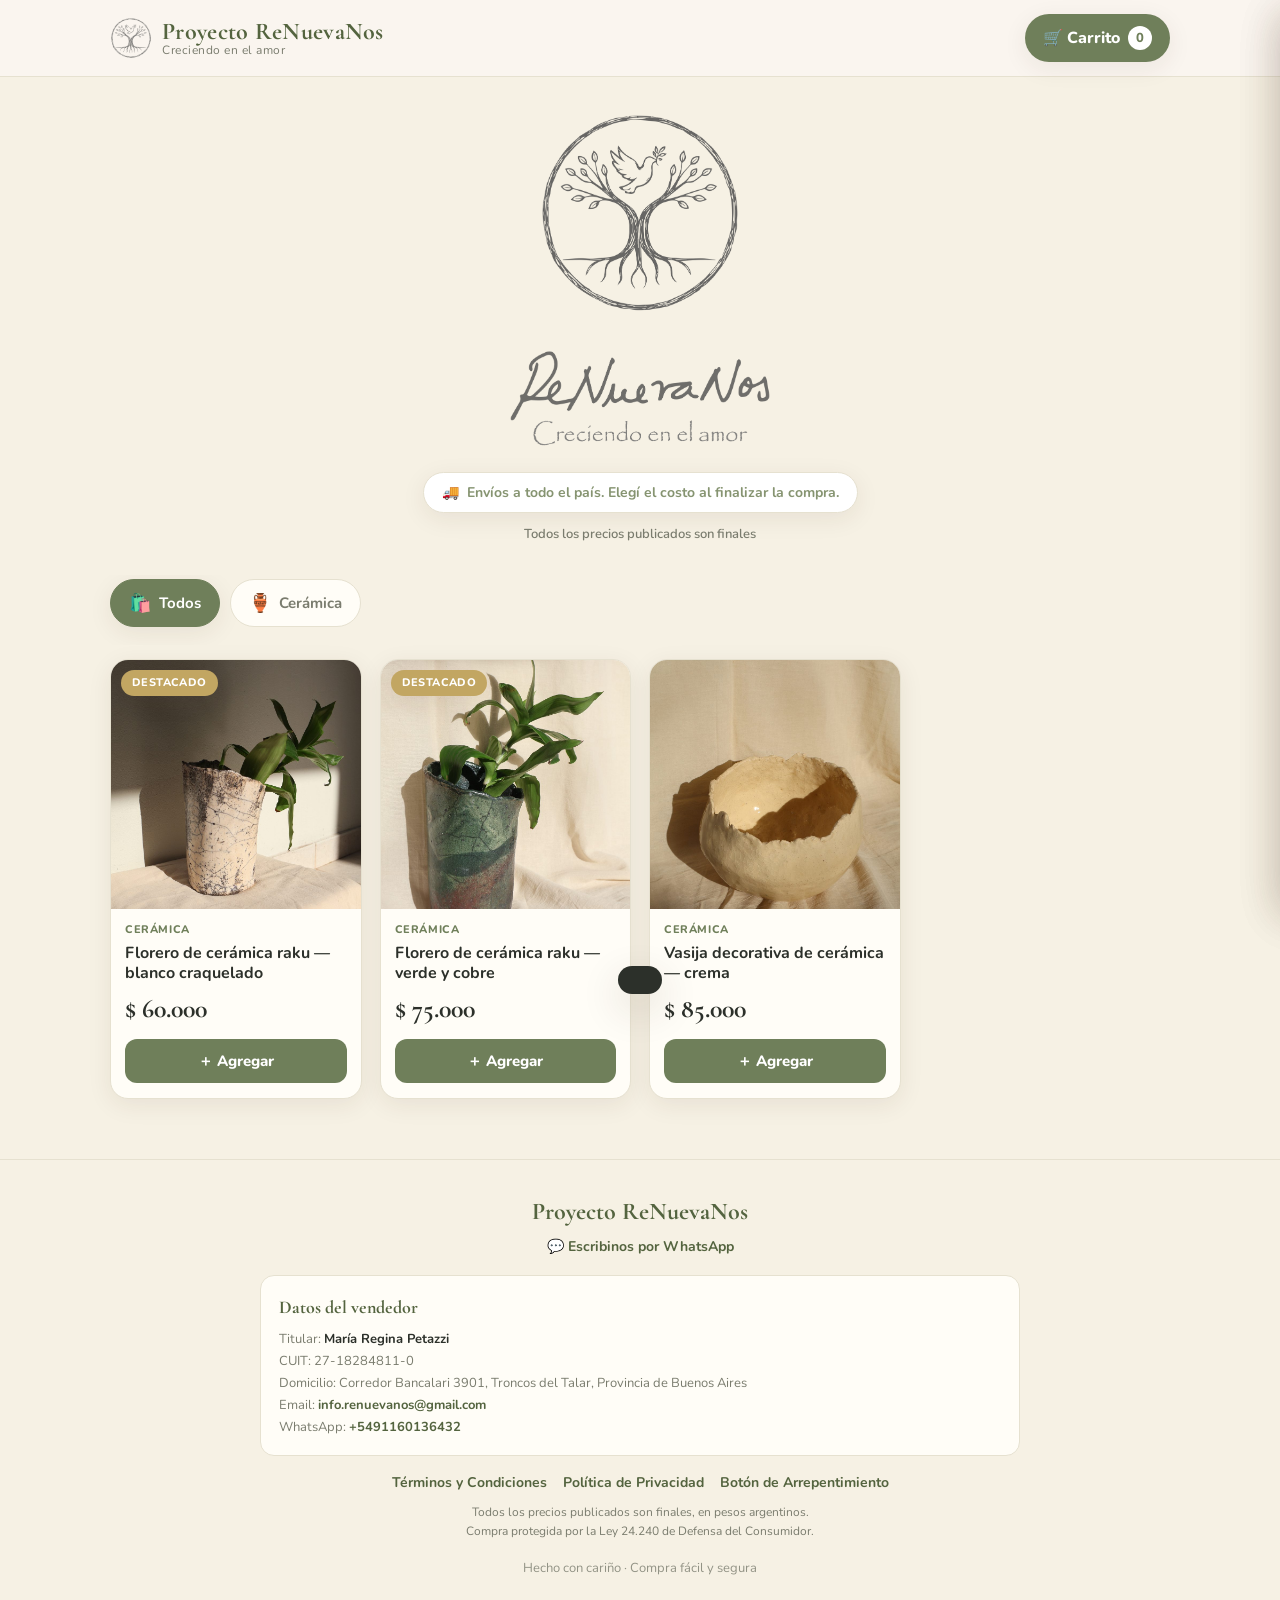
==== index.html @ cd25ce29 "Cambiar leyenda de precios a 'Precio final' (adecuado para monotributo) https://claude.ai/code/sessi" ====
<!DOCTYPE html>
<html lang="es">
<head>
<meta charset="UTF-8">
<meta name="viewport" content="width=device-width, initial-scale=1.0">
<meta name="theme-color" content="#6f7f5a">
<title>Tienda</title>
<link rel="manifest" href="manifest.json">
<link rel="icon" href="icon-512.png">
<link href="https://fonts.googleapis.com/css2?family=Cormorant+Garamond:wght@500;600;700&family=Nunito:wght@400;500;600;700;800&display=swap" rel="stylesheet">
<link rel="stylesheet" href="legal.css">
<style>
:root{
  --bg:#f6f1e4;        /* fondo crema cálido */
  --surface:#fffdf7;
  --ink:#2c302a;        /* texto principal */
  --soft:#7a7c6e;       /* texto secundario */
  --line:#e6e1d0;
  --clay:#6f7f5a;       /* verde tallo / oliva (color principal) */
  --clay-dk:#54643f;    /* verde más oscuro */
  --sage:#869471;       /* verde salvia (secundario) */
  --gold:#c2a662;
  --ok:#3a8a52;
  --danger:#c0492f;
  --r:18px;
  --shadow:0 6px 24px rgba(60,40,20,.08);
  --shadow-lg:0 14px 40px rgba(60,40,20,.16);
}
*{box-sizing:border-box;margin:0;padding:0;-webkit-tap-highlight-color:transparent;}
html{scroll-behavior:smooth;}
body{
  background:var(--bg);color:var(--ink);
  font-family:'Nunito',system-ui,sans-serif;font-size:17px;line-height:1.5;
  overflow-x:hidden;-webkit-text-size-adjust:100%;
}
img{max-width:100%;display:block;}
button{font-family:inherit;cursor:pointer;border:none;background:none;color:inherit;}
.serif{font-family:'Cormorant Garamond',Georgia,serif;}

/* ── LAYOUT ── */
.wrap{max-width:1100px;margin:0 auto;padding:0 20px;}

/* ── HEADER ── */
header{
  position:sticky;top:0;z-index:40;background:rgba(250,246,240,.92);
  backdrop-filter:blur(10px);border-bottom:1px solid var(--line);
}
.hbar{display:flex;align-items:center;justify-content:space-between;gap:14px;padding:14px 20px;max-width:1100px;margin:0 auto;}
.brand{display:flex;align-items:center;gap:10px;cursor:pointer;}
.brand-logo{width:42px;height:42px;flex-shrink:0;}
.brand-text{display:flex;flex-direction:column;line-height:1.05;}
.brand b{font-family:'Cormorant Garamond',serif;font-weight:700;font-size:24px;color:var(--clay-dk);letter-spacing:.3px;}
.brand span{font-size:12px;color:var(--soft);letter-spacing:.5px;}
.cart-btn{
  display:flex;align-items:center;gap:8px;background:var(--clay);color:#fff;
  font-weight:800;font-size:16px;padding:12px 18px;border-radius:50px;
  box-shadow:var(--shadow);transition:transform .15s,background .2s;
}
.cart-btn:active{transform:scale(.95);}
.cart-btn .count{
  background:#fff;color:var(--clay);min-width:24px;height:24px;border-radius:50px;
  display:inline-flex;align-items:center;justify-content:center;font-size:13px;font-weight:800;padding:0 6px;
}

/* ── HERO ── */
.hero{padding:38px 0 30px;text-align:center;}
.hero-logo{width:min(260px,66%);height:auto;margin:0 auto 6px;display:block;}
.sr-only{position:absolute;width:1px;height:1px;padding:0;margin:-1px;overflow:hidden;clip:rect(0,0,0,0);border:0;}
.hero h1{font-family:'Cormorant Garamond',serif;font-size:clamp(34px,7vw,56px);font-weight:700;color:var(--ink);line-height:1.05;}
.hero p{color:var(--soft);font-size:18px;margin-top:12px;max-width:560px;margin-left:auto;margin-right:auto;}
.hero .ship{display:inline-flex;align-items:center;gap:8px;margin-top:20px;background:#fff;border:1px solid var(--line);border-radius:50px;padding:9px 18px;font-size:14px;color:var(--sage);font-weight:700;box-shadow:var(--shadow);}
.hero .iva-note{margin-top:12px;font-size:13px;color:var(--soft);font-weight:600;}

/* ── CATEGORÍAS ── */
.cats{display:flex;gap:10px;overflow-x:auto;padding:4px 20px 18px;scrollbar-width:none;max-width:1100px;margin:0 auto;}
.cats::-webkit-scrollbar{display:none;}
.cat{
  flex-shrink:0;display:inline-flex;align-items:center;gap:8px;
  background:var(--surface);border:1.5px solid var(--line);border-radius:50px;
  padding:11px 18px;font-weight:700;font-size:15px;color:var(--soft);transition:.18s;white-space:nowrap;
}
.cat .em{font-size:18px;}
.cat:active{transform:scale(.96);}
.cat.on{background:var(--clay);border-color:var(--clay);color:#fff;box-shadow:var(--shadow);}

/* ── GRID DE PRODUCTOS ── */
.grid{display:grid;grid-template-columns:repeat(auto-fill,minmax(230px,1fr));gap:18px;padding:14px 0 60px;}
@media(max-width:520px){.grid{grid-template-columns:1fr 1fr;gap:12px;}}
.card{
  background:var(--surface);border:1px solid var(--line);border-radius:var(--r);
  overflow:hidden;display:flex;flex-direction:column;box-shadow:var(--shadow);
  transition:transform .15s,box-shadow .2s;cursor:pointer;
}
.card:active{transform:scale(.985);}
@media(hover:hover){.card:hover{transform:translateY(-3px);box-shadow:var(--shadow-lg);}}
.thumb{aspect-ratio:1/1;position:relative;overflow:hidden;}
.thumb img{width:100%;height:100%;object-fit:cover;}
.thumb .ph{width:100%;height:100%;display:flex;align-items:center;justify-content:center;font-size:54px;}
.badge{position:absolute;top:10px;left:10px;background:var(--gold);color:#fff;font-size:11px;font-weight:800;padding:5px 11px;border-radius:50px;letter-spacing:.4px;text-transform:uppercase;box-shadow:var(--shadow);}
.badge.out{background:#5b5048;}
.card-body{padding:13px 14px 15px;display:flex;flex-direction:column;flex:1;}
.card-cat{font-size:11px;font-weight:800;color:var(--clay);text-transform:uppercase;letter-spacing:.6px;}
.card-name{font-size:16px;font-weight:700;margin:4px 0 6px;line-height:1.25;}
.card-price{font-family:'Cormorant Garamond',serif;font-size:26px;font-weight:700;color:var(--ink);margin-top:auto;}
.add{
  margin-top:11px;background:var(--clay);color:#fff;font-weight:800;font-size:15px;
  padding:12px;border-radius:12px;width:100%;display:flex;align-items:center;justify-content:center;gap:7px;transition:.15s;
}
.add:active{transform:scale(.97);background:var(--clay-dk);}
.add.disabled{background:#cfc6bb;color:#fff;pointer-events:none;}

.empty{text-align:center;padding:70px 20px;color:var(--soft);}
.empty .em{font-size:50px;}

/* ── OVERLAY + PANELES ── */
.overlay{position:fixed;inset:0;background:rgba(40,28,18,.5);z-index:50;opacity:0;pointer-events:none;transition:opacity .25s;backdrop-filter:blur(2px);}
.overlay.show{opacity:1;pointer-events:auto;}

/* Carrito (panel lateral) */
.panel{
  position:fixed;top:0;right:0;height:100%;width:min(420px,100%);background:var(--bg);
  z-index:60;transform:translateX(100%);transition:transform .3s cubic-bezier(.4,0,.2,1);
  display:flex;flex-direction:column;box-shadow:var(--shadow-lg);
}
.panel.show{transform:translateX(0);}
.panel-head{display:flex;align-items:center;justify-content:space-between;padding:20px;border-bottom:1px solid var(--line);}
.panel-head h2{font-family:'Cormorant Garamond',serif;font-size:28px;font-weight:700;}
.x{width:42px;height:42px;border-radius:50%;background:var(--surface);border:1px solid var(--line);font-size:22px;color:var(--soft);display:flex;align-items:center;justify-content:center;}
.x:active{transform:scale(.92);}
.panel-body{flex:1;overflow-y:auto;padding:16px 20px;}
.panel-foot{padding:18px 20px 24px;border-top:1px solid var(--line);background:var(--surface);}

/* Item del carrito */
.ci{display:flex;gap:13px;padding:13px 0;border-bottom:1px solid var(--line);align-items:center;}
.ci-thumb{width:64px;height:64px;border-radius:12px;overflow:hidden;flex-shrink:0;background:var(--surface);display:flex;align-items:center;justify-content:center;font-size:30px;border:1px solid var(--line);}
.ci-thumb img{width:100%;height:100%;object-fit:cover;}
.ci-info{flex:1;min-width:0;}
.ci-name{font-weight:700;font-size:15px;line-height:1.2;}
.ci-price{color:var(--soft);font-size:14px;margin-top:2px;}
.qty{display:flex;align-items:center;gap:0;margin-top:8px;border:1.5px solid var(--line);border-radius:50px;width:fit-content;overflow:hidden;}
.qty button{width:34px;height:34px;font-size:20px;font-weight:800;color:var(--clay);display:flex;align-items:center;justify-content:center;}
.qty button:active{background:var(--line);}
.qty span{min-width:34px;text-align:center;font-weight:800;font-size:16px;}
.ci-remove{font-size:13px;color:var(--danger);font-weight:700;margin-top:6px;}

.totrow{display:flex;justify-content:space-between;align-items:baseline;margin-bottom:14px;}
.totrow .lbl{font-size:16px;color:var(--soft);font-weight:700;}
.totrow .val{font-family:'Cormorant Garamond',serif;font-size:34px;font-weight:700;color:var(--clay-dk);}
.btn{
  width:100%;padding:17px;border-radius:14px;font-size:18px;font-weight:800;
  display:flex;align-items:center;justify-content:center;gap:9px;transition:.15s;text-decoration:none;
}
.btn:active{transform:scale(.98);}
.btn-primary{background:var(--clay);color:#fff;box-shadow:var(--shadow);}
.btn-primary:active{background:var(--clay-dk);}
.btn-wa{background:#25d366;color:#fff;}
.btn-mp{background:#009ee3;color:#fff;}
.btn-ghost{background:var(--surface);color:var(--ink);border:1.5px solid var(--line);}
.btn + .btn{margin-top:10px;}

.cart-empty{text-align:center;padding:60px 10px;color:var(--soft);}
.cart-empty .em{font-size:54px;}

/* ── DETALLE DE PRODUCTO (modal) ── */
.modal{
  position:fixed;inset:0;z-index:60;display:flex;align-items:flex-end;justify-content:center;
  pointer-events:none;visibility:hidden;transition:visibility 0s linear .3s;
}
.modal.show{visibility:visible;transition-delay:0s;}
.modal:not(.show) .sheet{pointer-events:none;}
@media(min-width:560px){.modal{align-items:center;}}
.sheet{
  background:var(--bg);width:min(560px,100%);max-height:92vh;overflow-y:auto;
  border-radius:24px 24px 0 0;transform:translateY(100%);transition:transform .3s cubic-bezier(.4,0,.2,1);
  pointer-events:auto;box-shadow:var(--shadow-lg);
}
@media(min-width:560px){.sheet{border-radius:24px;transform:translateY(20px);opacity:0;transition:transform .3s,opacity .3s;}}
.modal.show .sheet{transform:translateY(0);opacity:1;}
.sheet-img{width:100%;min-height:240px;max-height:62vh;overflow:hidden;background:var(--surface);display:flex;align-items:center;justify-content:center;font-size:90px;position:relative;}
.sheet-img img{max-width:100%;max-height:62vh;width:auto;height:auto;object-fit:contain;}
.sheet-x{position:absolute;top:14px;right:14px;background:rgba(255,255,255,.92);}
.sheet-body{padding:22px 22px 26px;}
.sheet-body .card-cat{font-size:12px;}
.sheet-body h2{font-family:'Cormorant Garamond',serif;font-size:32px;font-weight:700;margin:6px 0 4px;line-height:1.1;}
.sheet-price{font-family:'Cormorant Garamond',serif;font-size:34px;font-weight:700;color:var(--clay-dk);margin:8px 0 14px;}
.sheet-desc{color:var(--soft);font-size:16px;line-height:1.6;margin-bottom:18px;}
.iva-tag{display:inline-block;font-size:12px;font-weight:700;color:var(--sage);background:rgba(111,127,90,.1);border-radius:50px;padding:4px 12px;margin:-6px 0 14px;}
.prod-legal{background:var(--surface);border:1px solid var(--line);border-radius:12px;padding:14px 16px;margin-bottom:20px;font-size:14px;line-height:1.55;color:var(--soft);}
.prod-legal>div{margin-bottom:7px;}
.prod-legal>div:last-child{margin-bottom:0;}
.prod-legal b{color:var(--ink);font-weight:700;}
.prod-legal a{color:var(--clay-dk);font-weight:700;}
/* Confirmación de compra */
.confirm{text-align:center;padding:6px 0 4px;}
.confirm-ic{width:64px;height:64px;border-radius:50%;background:var(--ok);color:#fff;font-size:36px;display:flex;align-items:center;justify-content:center;margin:6px auto 14px;}
.confirm h3{font-family:'Cormorant Garamond',serif;font-size:28px;font-weight:700;margin-bottom:6px;}
.confirm p{color:var(--soft);font-size:15px;margin-bottom:14px;}
.confirm-num{background:var(--surface);border:1px dashed var(--line);border-radius:12px;padding:12px;font-size:15px;margin-bottom:16px;}
.confirm-num b{font-family:'Cormorant Garamond',serif;font-size:22px;color:var(--clay-dk);}
.confirm .note{text-align:left;}
.confirm-vendor{font-size:14px;color:var(--soft);margin:14px 0;line-height:1.6;}
.confirm-vendor a{color:var(--clay-dk);font-weight:700;text-decoration:none;}

/* ── CHECKOUT ── */
.field{margin-bottom:14px;}
.field label{display:block;font-weight:700;font-size:15px;margin-bottom:6px;}
.field input,.field textarea{
  width:100%;padding:14px 15px;border:1.5px solid var(--line);border-radius:12px;
  font-family:inherit;font-size:16px;background:var(--surface);color:var(--ink);
}
.field input:focus,.field textarea:focus{outline:none;border-color:var(--clay);}
.field textarea{resize:vertical;min-height:64px;}
.pay-title{font-family:'Cormorant Garamond',serif;font-size:24px;font-weight:700;margin:22px 0 6px;}
.pay-sub{color:var(--soft);font-size:14px;margin-bottom:14px;}
.ship-opts{display:flex;flex-direction:column;gap:8px;margin-bottom:14px;}
.ship-opt{display:flex;align-items:center;gap:10px;padding:13px 15px;border:1.5px solid var(--line);border-radius:12px;background:var(--surface);cursor:pointer;transition:.15s;}
.ship-opt.on{border-color:var(--clay);background:rgba(111,127,90,.08);}
.ship-opt input{width:20px;height:20px;accent-color:var(--clay);flex-shrink:0;}
.ship-opt .ship-name{flex:1;font-weight:700;font-size:15px;}
.ship-opt .ship-cost{font-weight:800;color:var(--clay-dk);white-space:nowrap;}
.totbox{background:var(--surface);border:1px solid var(--line);border-radius:14px;padding:14px 16px;margin-bottom:6px;}
.totline{display:flex;justify-content:space-between;align-items:baseline;padding:4px 0;font-size:15px;color:var(--soft);}
.totline.grand{border-top:1px solid var(--line);margin-top:6px;padding-top:10px;}
.totline.grand span:first-child{font-family:'Cormorant Garamond',serif;font-size:22px;font-weight:700;color:var(--ink);}
.totline.grand span:last-child{font-family:'Cormorant Garamond',serif;font-size:26px;font-weight:700;color:var(--clay-dk);}
.totline.grand small{font-size:13px;color:var(--soft);font-family:'Nunito',sans-serif;font-weight:600;}
.note{background:#fff;border:1px solid var(--line);border-radius:14px;padding:16px;font-size:15px;color:var(--soft);margin-top:14px;line-height:1.55;}
.note b{color:var(--ink);}
.note .copy{margin-top:6px;display:inline-block;background:var(--bg);border:1px solid var(--line);border-radius:8px;padding:6px 12px;font-weight:800;color:var(--clay-dk);font-size:15px;}

/* ── TOAST ── */
.toast{
  position:fixed;left:50%;bottom:26px;transform:translateX(-50%) translateY(120px);
  background:var(--ink);color:#fff;padding:14px 22px;border-radius:50px;font-weight:700;font-size:15px;
  z-index:90;box-shadow:var(--shadow-lg);transition:transform .3s;display:flex;align-items:center;gap:8px;max-width:90%;
}
.toast.show{transform:translateX(-50%) translateY(0);}

/* ── FOOTER ── */
footer{border-top:1px solid var(--line);padding:34px 20px 44px;text-align:center;color:var(--soft);font-size:14px;}
footer a{color:var(--clay-dk);font-weight:700;text-decoration:none;}
footer .fbrand{font-family:'Cormorant Garamond',serif;font-size:24px;color:var(--clay-dk);font-weight:700;margin-bottom:6px;}
footer .privacy{max-width:560px;margin:18px auto 0;text-align:left;background:var(--surface);border:1px solid var(--line);border-radius:14px;overflow:hidden;}
footer .privacy summary{cursor:pointer;list-style:none;padding:14px 18px;font-weight:700;color:var(--clay-dk);text-align:center;font-size:15px;}
footer .privacy summary::-webkit-details-marker{display:none;}
footer .privacy[open] summary{border-bottom:1px solid var(--line);}
footer .privacy-body{padding:16px 18px;font-size:14px;line-height:1.6;color:var(--soft);}
footer .privacy-body b{color:var(--ink);}
footer .privacy-body ul{margin:8px 0 0;padding-left:18px;}
footer .privacy-body li{margin-bottom:6px;}
</style>
</head>
<body>

<header>
  <div class="hbar">
    <div class="brand" onclick="scrollTop()">
      <img class="brand-logo" src="logo-mini.png" alt="">
      <div class="brand-text">
        <b id="brandName">Tienda</b>
        <span id="brandSlogan"></span>
      </div>
    </div>
    <button class="cart-btn" onclick="openCart()" aria-label="Ver carrito">
      🛒 Carrito <span class="count" id="cartCount">0</span>
    </button>
  </div>
</header>

<main>
  <section class="hero wrap">
    <img class="hero-logo" src="logo.png" alt="Proyecto ReNuevaNos — Creciendo en el amor">
    <h1 id="heroTitle" class="sr-only">Tienda</h1>
    <p id="heroText" class="sr-only"></p>
    <div class="ship" id="shipBox">🚚 <span id="shipText"></span></div>
    <p class="iva-note">Todos los precios publicados son finales</p>
  </section>

  <div class="cats" id="cats"></div>

  <div class="wrap">
    <div class="grid" id="grid"></div>
  </div>
</main>

<footer>
  <div class="fbrand" id="footBrand">Tienda</div>
  <div id="footContact"></div>
  <div class="pie-legal" id="pie-legal"></div>
  <div style="margin-top:18px;font-size:13px;opacity:.8;">Hecho con cariño · Compra fácil y segura</div>
</footer>

<!-- Overlay -->
<div class="overlay" id="overlay" onclick="closeAll()"></div>

<!-- Carrito -->
<aside class="panel" id="cartPanel" aria-label="Carrito de compras">
  <div class="panel-head">
    <h2>Tu carrito</h2>
    <button class="x" onclick="closeAll()" aria-label="Cerrar">✕</button>
  </div>
  <div class="panel-body" id="cartBody"></div>
  <div class="panel-foot" id="cartFoot"></div>
</aside>

<!-- Detalle de producto -->
<div class="modal" id="prodModal">
  <div class="sheet" id="prodSheet"></div>
</div>

<!-- Checkout -->
<aside class="panel" id="checkoutPanel" aria-label="Finalizar compra">
  <div class="panel-head">
    <button class="x" onclick="openCart()" aria-label="Volver">‹</button>
    <h2>Tus datos</h2>
    <button class="x" onclick="closeAll()" aria-label="Cerrar">✕</button>
  </div>
  <div class="panel-body" id="checkoutBody"></div>
</aside>

<div class="toast" id="toast"></div>

<script src="productos.js"></script>
<script src="pie-legal.js"></script>
<script>
/* ============================ ESTADO ============================ */
let cart = {};           // { idProducto: cantidad }
let activeCat = "todos";
let selectedShip = 0;    // opción de envío elegida en el checkout

try { cart = JSON.parse(localStorage.getItem("cart")||"{}"); } catch(e){ cart = {}; }

const money = n => CONFIG.moneda + " " + Number(n).toLocaleString("es-AR");
const byId  = id => PRODUCTOS.find(p => p.id == id);
const catName = id => (CATEGORIAS.find(c=>c.id===id)||{}).nombre || "";
const catEmoji = id => (CATEGORIAS.find(c=>c.id===id)||{}).emoji || "✨";

/* Emoji de relleno cuando no hay foto */
function placeholder(p){ return catEmoji(p.categoria); }

/* Datos legales (con valores por defecto si faltan) */
function legalInfo(key){
  const l = CONFIG.legal || {};
  if(key==="plazoEntrega")  return l.plazoEntrega || "Entre 3 y 10 días hábiles según la zona.";
  if(key==="garantiaMeses") return (l.garantiaMeses!=null ? l.garantiaMeses : 6);
  return l[key] || "";
}

/* ============================ INICIO ============================ */
function init(){
  document.getElementById("brandName").textContent  = CONFIG.nombre;
  document.getElementById("footBrand").textContent  = CONFIG.nombre;
  document.getElementById("brandSlogan").textContent= CONFIG.eslogan;
  document.getElementById("heroTitle").textContent  = CONFIG.nombre;
  document.getElementById("heroText").textContent   = CONFIG.eslogan;
  document.title = CONFIG.nombre;
  if(CONFIG.envioTexto){ document.getElementById("shipText").textContent = CONFIG.envioTexto; }
  else { document.getElementById("shipBox").style.display="none"; }

  // contacto en el footer
  let fc = [];
  if(CONFIG.whatsapp) fc.push(`<a href="https://wa.me/${CONFIG.whatsapp}" target="_blank">💬 Escribinos por WhatsApp</a>`);
  if(CONFIG.instagram) fc.push(`<a href="${CONFIG.instagram}" target="_blank">📷 Instagram</a>`);
  document.getElementById("footContact").innerHTML = fc.join(" &nbsp;·&nbsp; ");

  renderCats();
  renderGrid();
  updateCartCount();
}

/* ============================ CATEGORÍAS ============================ */
function renderCats(){
  const el = document.getElementById("cats");
  let html = `<button class="cat ${activeCat==='todos'?'on':''}" onclick="setCat('todos')"><span class="em">🛍️</span>Todos</button>`;
  CATEGORIAS.forEach(c=>{
    const has = PRODUCTOS.some(p=>p.categoria===c.id);
    if(!has) return;
    html += `<button class="cat ${activeCat===c.id?'on':''}" onclick="setCat('${c.id}')"><span class="em">${c.emoji}</span>${c.nombre}</button>`;
  });
  el.innerHTML = html;
}
function setCat(id){ activeCat = id; renderCats(); renderGrid(); }

/* ============================ GRID ============================ */
function renderGrid(){
  const el = document.getElementById("grid");
  const list = PRODUCTOS.filter(p => activeCat==="todos" || p.categoria===activeCat);
  if(!list.length){ el.innerHTML = `<div class="empty"><div class="em">🍃</div><p>No hay productos en esta categoría todavía.</p></div>`; return; }
  el.innerHTML = list.map(p => {
    const img = p.foto ? `<img src="${p.foto}" alt="${escapeHtml(p.nombre)}" loading="lazy">` : `<div class="ph">${placeholder(p)}</div>`;
    let badge = "";
    if(p.agotado) badge = `<span class="badge out">Agotado</span>`;
    else if(p.destacado) badge = `<span class="badge">Destacado</span>`;
    const addBtn = p.agotado
      ? `<div class="add disabled">Sin stock</div>`
      : `<button class="add" onclick="event.stopPropagation();addToCart(${p.id})">＋ Agregar</button>`;
    return `
      <article class="card" onclick="openProduct(${p.id})">
        <div class="thumb">${img}${badge}</div>
        <div class="card-body">
          <div class="card-cat">${catName(p.categoria)}</div>
          <div class="card-name">${escapeHtml(p.nombre)}</div>
          <div class="card-price">${money(p.precio)}</div>
          ${addBtn}
        </div>
      </article>`;
  }).join("");
}

/* ============================ DETALLE ============================ */
function openProduct(id){
  const p = byId(id); if(!p) return;
  const img = p.foto ? `<img src="${p.foto}" alt="${escapeHtml(p.nombre)}">` : placeholder(p);
  let badge = p.agotado ? `<span class="badge out" style="position:static;display:inline-block;margin-bottom:8px;">Agotado</span>`
            : p.destacado ? `<span class="badge" style="position:static;display:inline-block;margin-bottom:8px;">Destacado</span>` : "";
  const addBtn = p.agotado
    ? `<div class="btn btn-ghost" style="opacity:.6;">Sin stock por ahora</div>`
    : `<button class="btn btn-primary" onclick="addToCart(${p.id});closeAll();openCart();">🛒 Agregar al carrito</button>`;
  document.getElementById("prodSheet").innerHTML = `
    <div class="sheet-img">${img}<button class="x sheet-x" onclick="closeAll()" aria-label="Cerrar">✕</button></div>
    <div class="sheet-body">
      <div class="card-cat">${catName(p.categoria)}</div>
      <h2>${escapeHtml(p.nombre)}</h2>
      ${badge}
      <div class="sheet-price">${money(p.precio)}</div>
      <div class="iva-tag">Precio final</div>
      <p class="sheet-desc">${escapeHtml(p.descripcion||"")}</p>
      <div class="prod-legal">
        <div>📦 <b>Entrega estimada:</b> ${escapeHtml(legalInfo("plazoEntrega"))}</div>
        <div>🔄 <b>Devoluciones:</b> tenés 10 días corridos desde que la recibís para arrepentirte, sin dar explicaciones. <a href="terminos-y-condiciones.html" target="_blank">Ver Términos</a></div>
        <div>✅ <b>Garantía legal:</b> ${escapeHtml(String(legalInfo("garantiaMeses")))} meses por defectos de fabricación.</div>
      </div>
      ${addBtn}
    </div>`;
  document.getElementById("overlay").classList.add("show");
  document.getElementById("prodModal").classList.add("show");
}

/* ============================ CARRITO ============================ */
function addToCart(id){
  const p = byId(id); if(!p || p.agotado) return;
  cart[id] = (cart[id]||0) + 1;
  saveCart(); updateCartCount(); toast(`✓ ${p.nombre} agregado`);
}
function changeQty(id, delta){
  cart[id] = (cart[id]||0) + delta;
  if(cart[id] <= 0) delete cart[id];
  saveCart(); updateCartCount(); renderCart();
}
function removeItem(id){ delete cart[id]; saveCart(); updateCartCount(); renderCart(); }
function saveCart(){ localStorage.setItem("cart", JSON.stringify(cart)); }
function cartItems(){ return Object.keys(cart).map(id=>({p:byId(id),q:cart[id]})).filter(x=>x.p); }
function cartTotal(){ return cartItems().reduce((s,x)=>s + x.p.precio*x.q, 0); }
function cartQty(){ return cartItems().reduce((s,x)=>s + x.q, 0); }
function updateCartCount(){ document.getElementById("cartCount").textContent = cartQty(); }

function renderCart(){
  const body = document.getElementById("cartBody");
  const foot = document.getElementById("cartFoot");
  const items = cartItems();
  if(!items.length){
    body.innerHTML = `<div class="cart-empty"><div class="em">🛒</div><p style="margin-top:10px;">Tu carrito está vacío.</p><p style="font-size:14px;margin-top:6px;">Agregá productos para empezar.</p></div>`;
    foot.innerHTML = `<button class="btn btn-ghost" onclick="closeAll()">Seguir mirando</button>`;
    return;
  }
  body.innerHTML = items.map(({p,q})=>{
    const img = p.foto ? `<img src="${p.foto}" alt="">` : placeholder(p);
    return `
    <div class="ci">
      <div class="ci-thumb">${img}</div>
      <div class="ci-info">
        <div class="ci-name">${escapeHtml(p.nombre)}</div>
        <div class="ci-price">${money(p.precio)} c/u</div>
        <div class="qty">
          <button onclick="changeQty(${p.id},-1)" aria-label="Restar">−</button>
          <span>${q}</span>
          <button onclick="changeQty(${p.id},1)" aria-label="Sumar">＋</button>
        </div>
        <div class="ci-remove" onclick="removeItem(${p.id})">🗑 Quitar</div>
      </div>
      <div style="font-weight:800;white-space:nowrap;">${money(p.precio*q)}</div>
    </div>`;
  }).join("");
  foot.innerHTML = `
    <div class="totrow"><span class="lbl">Total</span><span class="val">${money(cartTotal())}</span></div>
    <button class="btn btn-primary" onclick="openCheckout()">Finalizar compra →</button>`;
}

/* ============================ CHECKOUT ============================ */
/* ── Envíos ── */
function shipOptions(){
  return (CONFIG.envios && CONFIG.envios.length) ? CONFIG.envios
       : [{ nombre:"A coordinar por WhatsApp", costo:null }];
}
function shipSel(){ return shipOptions()[selectedShip] || shipOptions()[0]; }
function shipIsTBD(){ const o=shipSel(); return !o || o.costo==null; }
function shipCost(){ const o=shipSel(); return (o && typeof o.costo==="number") ? o.costo : 0; }
function grandTotal(){ return cartTotal() + shipCost(); }
function setShip(i){ selectedShip = i; renderShipBlock(); }

function renderShipBlock(){
  const opts = shipOptions().map((o,i)=>{
    const costo = o.costo==null ? "a coordinar" : (o.costo===0 ? "sin cargo" : money(o.costo));
    return `<label class="ship-opt ${i===selectedShip?'on':''}">
      <input type="radio" name="ship" ${i===selectedShip?'checked':''} onchange="setShip(${i})">
      <span class="ship-name">${escapeHtml(o.nombre)}</span>
      <span class="ship-cost">${costo}</span>
    </label>`;
  }).join("");
  const totalTxt = shipIsTBD() ? `${money(cartTotal())} <small>+ envío</small>` : money(grandTotal());
  document.getElementById("shipBlock").innerHTML = `
    <div class="pay-title" style="margin-top:0;">Envío</div>
    <div class="ship-opts">${opts}</div>
    <div class="totbox">
      <div class="totline"><span>Productos</span><span>${money(cartTotal())}</span></div>
      <div class="totline"><span>Envío</span><span>${shipIsTBD() ? "a coordinar" : money(shipCost())}</span></div>
      <div class="totline grand"><span>Total</span><span>${totalTxt}</span></div>
    </div>`;
}

function openCheckout(){
  if(!cartItems().length) return;
  selectedShip = 0;
  const hasMP = !!(CONFIG.mercadoPagoLink && CONFIG.mercadoPagoLink.trim());
  const hasTransfer = !!(CONFIG.transferencia && CONFIG.transferencia.alias && CONFIG.transferencia.alias.trim() && CONFIG.transferencia.alias!=="TU.ALIAS.MP");

  let pays = `
    <button class="btn btn-wa" onclick="finish('whatsapp')">💬 Hacer el pedido por WhatsApp</button>`;
  if(hasMP) pays += `<button class="btn btn-mp" onclick="finish('mp')">💳 Pagar con tarjeta (Mercado Pago)</button>`;
  if(hasTransfer) pays += `<button class="btn btn-ghost" onclick="finish('transfer')">🏦 Pagar por transferencia</button>`;

  document.getElementById("checkoutBody").innerHTML = `
    <div id="shipBlock"></div>
    <p class="pay-sub">Completá tus datos para el envío.</p>
    <div class="field"><label>Tu nombre y apellido *</label><input id="ckNombre" type="text" placeholder="Ej: María González" autocomplete="name"></div>
    <div class="field"><label>Tu teléfono / WhatsApp *</label><input id="ckTel" type="tel" placeholder="Ej: 11 2233 4455" autocomplete="tel"></div>
    <div class="field"><label>Dirección y localidad de envío</label><input id="ckDir" type="text" placeholder="Calle, número, ciudad, provincia" autocomplete="street-address"></div>
    <div class="field"><label>¿Algo más que quieras aclarar?</label><textarea id="ckNota" placeholder="Comentarios sobre tu pedido (opcional)"></textarea></div>

    <div class="pay-title">¿Cómo querés pagar?</div>
    <p class="pay-sub">Elegí la opción que más te guste. Si tenés dudas, escribinos y te ayudamos.</p>
    ${pays}
    <div id="ckExtra"></div>
  `;
  renderShipBlock();
  document.getElementById("cartPanel").classList.remove("show");
  document.getElementById("overlay").classList.add("show");
  document.getElementById("checkoutPanel").classList.add("show");
}

function genOrderNum(){
  const d = new Date(), p = n => String(n).padStart(2,"0");
  const ymd = `${String(d.getFullYear()).slice(2)}${p(d.getMonth()+1)}${p(d.getDate())}`;
  return `RN-${ymd}-${Math.floor(1000 + Math.random()*9000)}`;
}

function buildOrderText(orderNum){
  const items = cartItems();
  const datos = {
    nombre: (document.getElementById("ckNombre")||{}).value || "",
    tel:    (document.getElementById("ckTel")||{}).value || "",
    dir:    (document.getElementById("ckDir")||{}).value || "",
    nota:   (document.getElementById("ckNota")||{}).value || "",
  };
  let t = `*Nuevo pedido — ${CONFIG.nombre}*\n`;
  if(orderNum) t += `Orden Nº ${orderNum}\n`;
  t += `\n`;
  items.forEach(({p,q})=>{ t += `• ${q} x ${p.nombre} — ${money(p.precio*q)}\n`; });
  const o = shipSel();
  t += `\nProductos: ${money(cartTotal())}\n`;
  t += `Envío (${o.nombre}): ${shipIsTBD() ? "a coordinar" : money(shipCost())}\n`;
  t += shipIsTBD()
     ? `*Total: ${money(cartTotal())} + envío a coordinar*\n\n`
     : `*Total: ${money(grandTotal())}*\n\n`;
  if(datos.nombre) t += `👤 ${datos.nombre}\n`;
  if(datos.tel)    t += `📞 ${datos.tel}\n`;
  if(datos.dir)    t += `📍 ${datos.dir}\n`;
  if(datos.nota)   t += `📝 ${datos.nota}\n`;
  return {t, datos};
}

/* Arma el enlace de WhatsApp codificando el texto de forma segura,
   para que cualquier carácter que escriba el comprador no rompa ni
   se "cuele" en el enlace. */
function waLink(text){
  return `https://wa.me/${encodeURIComponent(CONFIG.whatsapp)}?text=` + encodeURIComponent(text);
}

function finish(method){
  // validación mínima
  const nombre = (document.getElementById("ckNombre")||{}).value.trim();
  const tel = (document.getElementById("ckTel")||{}).value.trim();
  if(!nombre || !tel){
    toast("Por favor completá tu nombre y teléfono");
    if(!nombre) document.getElementById("ckNombre").focus();
    else document.getElementById("ckTel").focus();
    return;
  }
  const orderNum = genOrderNum();
  const { t } = buildOrderText(orderNum);

  if(method==="whatsapp"){
    window.open(waLink(t), "_blank");
    showConfirmation(orderNum, t);
  }
  else if(method==="mp"){
    // Abrimos el link de pago de Mercado Pago y mandamos el detalle por WhatsApp
    window.open(CONFIG.mercadoPagoLink, "_blank");
    document.getElementById("ckExtra").innerHTML = `
      <div class="note">
        <b>Pago con tarjeta (Mercado Pago)</b> — Orden Nº <b>${orderNum}</b><br>
        Se abrió la página de pago en otra pestaña. Una vez que pagues, avisanos por WhatsApp con el comprobante para coordinar el envío.<br><br>
        <a class="btn btn-wa" href="${waLink(t + '\n\n(Pago con tarjeta por Mercado Pago)')}" target="_blank" style="margin-top:4px;">💬 Avisar el pago por WhatsApp</a>
      </div>
      ${arrepentimientoNota()}`;
    document.getElementById("ckExtra").scrollIntoView({behavior:"smooth",block:"center"});
  }
  else if(method==="transfer"){
    const tr = CONFIG.transferencia;
    document.getElementById("ckExtra").innerHTML = `
      <div class="note">
        <b>Datos para la transferencia</b> — Orden Nº <b>${orderNum}</b><br><br>
        Alias: <span class="copy">${tr.alias}</span><br>
        ${tr.cbu ? `CBU/CVU: <span class="copy">${tr.cbu}</span><br>`:""}
        ${tr.titular ? `Titular: <b>${tr.titular}</b><br>`:""}
        Monto: <span class="copy">${shipIsTBD() ? money(cartTotal())+" + envío (a coordinar)" : money(grandTotal())}</span><br><br>
        Cuando hagas la transferencia, mandanos el comprobante por WhatsApp y coordinamos el envío.<br><br>
        <a class="btn btn-wa" href="${waLink(t + '\n\n(Pago por transferencia)')}" target="_blank" style="margin-top:4px;">💬 Enviar comprobante por WhatsApp</a>
      </div>
      ${arrepentimientoNota()}`;
    document.getElementById("ckExtra").scrollIntoView({behavior:"smooth",block:"center"});
  }
}

/* Recordatorio del derecho de arrepentimiento (Ley 24.240) */
function arrepentimientoNota(){
  return `<div class="note" style="margin-top:10px;">
    <b>Tu derecho de arrepentimiento:</b> tenés 10 días corridos desde que recibís el
    producto para arrepentirte, sin dar explicaciones.
    <a href="boton-de-arrepentimiento.html" target="_blank">Más información</a>.
  </div>`;
}

/* Pantalla de confirmación de compra (Ley 24.240) */
function showConfirmation(orderNum, t){
  const email = legalInfo("email");
  const wa = CONFIG.whatsapp ? `<a href="https://wa.me/${encodeURIComponent(CONFIG.whatsapp)}" target="_blank">WhatsApp</a>` : "";
  const mail = email ? ` · <a href="mailto:${email}">${email}</a>` : "";
  document.getElementById("checkoutBody").innerHTML = `
    <div class="confirm">
      <div class="confirm-ic">✓</div>
      <h3>¡Gracias por tu pedido!</h3>
      <p>Te abrimos WhatsApp para confirmarlo. Si no se abrió,
         <a href="${waLink(t)}" target="_blank">tocá acá</a>.</p>
      <div class="confirm-num">Tu número de orden:<br><b>${orderNum}</b></div>
      ${arrepentimientoNota()}
      <div class="confirm-vendor">
        Vendedor: <b>${escapeHtml(legalInfo("titular") || CONFIG.nombre)}</b><br>
        Contacto: ${wa}${mail}
      </div>
      <button class="btn btn-primary" onclick="finishDone()">Seguir comprando</button>
    </div>`;
  document.getElementById("checkoutBody").scrollTop = 0;
}

function finishDone(){
  cart = {}; saveCart(); updateCartCount();
  closeAll(); renderGrid();
}

/* ============================ UI HELPERS ============================ */
function openCart(){ renderCart(); closePanels(); document.getElementById("overlay").classList.add("show"); document.getElementById("cartPanel").classList.add("show"); }
function closePanels(){
  document.getElementById("cartPanel").classList.remove("show");
  document.getElementById("checkoutPanel").classList.remove("show");
  document.getElementById("prodModal").classList.remove("show");
}
function closeAll(){ closePanels(); document.getElementById("overlay").classList.remove("show"); }
function scrollTop(){ window.scrollTo({top:0,behavior:"smooth"}); }

let toastTimer;
function toast(msg){
  const el = document.getElementById("toast");
  el.textContent = msg; el.classList.add("show");
  clearTimeout(toastTimer);
  toastTimer = setTimeout(()=>el.classList.remove("show"), 2600);
}
function escapeHtml(s){ return String(s).replace(/[&<>"']/g,c=>({"&":"&amp;","<":"&lt;",">":"&gt;",'"':"&quot;","'":"&#39;"}[c])); }

document.addEventListener("keydown",e=>{ if(e.key==="Escape") closeAll(); });

init();
</script>
</body>
</html>
---- legal.css ----
/* ==========================================================================
   Estilos compartidos: pie legal del sitio + páginas legales
   (Usa la misma paleta verde oliva / crema de la tienda)
   ========================================================================== */
:root{
  --bg:#f6f1e4; --surface:#fffdf7; --ink:#2c302a; --soft:#7a7c6e;
  --line:#e6e1d0; --clay:#6f7f5a; --clay-dk:#54643f; --gold:#c2a662;
  --r:16px; --shadow:0 6px 24px rgba(60,40,20,.08);
}

/* ── Pie legal (aparece en todas las páginas) ── */
.pie-legal{max-width:760px;margin:18px auto 0;text-align:left;}
.pie-legal .legal-datos{background:var(--surface);border:1px solid var(--line);border-radius:14px;padding:16px 18px;font-size:13px;line-height:1.7;color:var(--soft);}
.pie-legal .legal-title{font-family:'Cormorant Garamond',serif;font-size:18px;font-weight:700;color:var(--clay-dk);margin-bottom:6px;}
.pie-legal .legal-datos b{color:var(--ink);}
.pie-legal .legal-datos a{color:var(--clay-dk);font-weight:700;text-decoration:none;}
.pie-legal .pend{color:#b06a2c;font-style:italic;}
.pie-legal .legal-links{display:flex;flex-wrap:wrap;justify-content:center;gap:8px 16px;margin:16px 0 10px;}
.pie-legal .legal-links a{color:var(--clay-dk);font-weight:700;text-decoration:none;font-size:14px;}
.pie-legal .legal-links a:hover{text-decoration:underline;}
.pie-legal .legal-iva{text-align:center;font-size:12px;color:var(--soft);line-height:1.6;}

/* ── Páginas legales (T&C, privacidad, arrepentimiento) ── */
body.legal{background:var(--bg);color:var(--ink);font-family:'Nunito',system-ui,sans-serif;font-size:17px;line-height:1.6;margin:0;-webkit-text-size-adjust:100%;}
.legal-header{position:sticky;top:0;z-index:10;background:rgba(246,241,228,.95);backdrop-filter:blur(8px);border-bottom:1px solid var(--line);}
.legal-header .inner{max-width:760px;margin:0 auto;padding:12px 22px;display:flex;align-items:center;gap:12px;}
.legal-header img{width:38px;height:38px;}
.legal-header a.home{display:flex;align-items:center;gap:10px;text-decoration:none;color:var(--clay-dk);font-family:'Cormorant Garamond',serif;font-size:22px;font-weight:700;}
.legal-header .back{margin-left:auto;font-size:14px;font-weight:700;color:var(--clay-dk);text-decoration:none;background:var(--surface);border:1px solid var(--line);padding:9px 16px;border-radius:50px;}
.legal-page{max-width:760px;margin:0 auto;padding:26px 22px 50px;}
.legal-page h1{font-family:'Cormorant Garamond',serif;font-size:clamp(30px,6vw,42px);font-weight:700;color:var(--ink);line-height:1.1;margin:0 0 6px;}
.legal-page .updated{color:var(--soft);font-size:14px;margin-bottom:26px;}
.legal-page h2{font-family:'Cormorant Garamond',serif;font-size:24px;font-weight:700;color:var(--clay-dk);margin:28px 0 8px;}
.legal-page p{margin:0 0 12px;}
.legal-page ul{margin:0 0 12px;padding-left:22px;}
.legal-page li{margin-bottom:7px;}
.legal-page a{color:var(--clay-dk);font-weight:700;}
.legal-page .lead{font-size:18px;color:var(--soft);margin-bottom:22px;}
.legal-page .callout{background:var(--surface);border:1px solid var(--line);border-left:4px solid var(--clay);border-radius:12px;padding:16px 18px;margin:18px 0;}
.legal-page .callout b{color:var(--ink);}
.legal-page .lawref{font-size:13px;color:var(--soft);font-style:italic;}

/* Botones reutilizables en páginas legales */
.lbtn{display:inline-flex;align-items:center;justify-content:center;gap:8px;padding:15px 22px;border-radius:14px;font-size:16px;font-weight:800;text-decoration:none;border:none;cursor:pointer;font-family:inherit;width:100%;box-sizing:border-box;}
.lbtn-wa{background:#25d366;color:#fff;}
.lbtn-mail{background:var(--clay);color:#fff;}
.lbtn-ghost{background:var(--surface);color:var(--ink);border:1.5px solid var(--line);}
.lbtn + .lbtn{margin-top:10px;}

/* Formulario (página de arrepentimiento) */
.lfield{margin-bottom:14px;}
.lfield label{display:block;font-weight:700;font-size:15px;margin-bottom:6px;}
.lfield input,.lfield textarea{width:100%;padding:13px 15px;border:1.5px solid var(--line);border-radius:12px;font-family:inherit;font-size:16px;background:var(--surface);color:var(--ink);box-sizing:border-box;}
.lfield input:focus,.lfield textarea:focus{outline:none;border-color:var(--clay);}
.lfield textarea{resize:vertical;min-height:70px;}
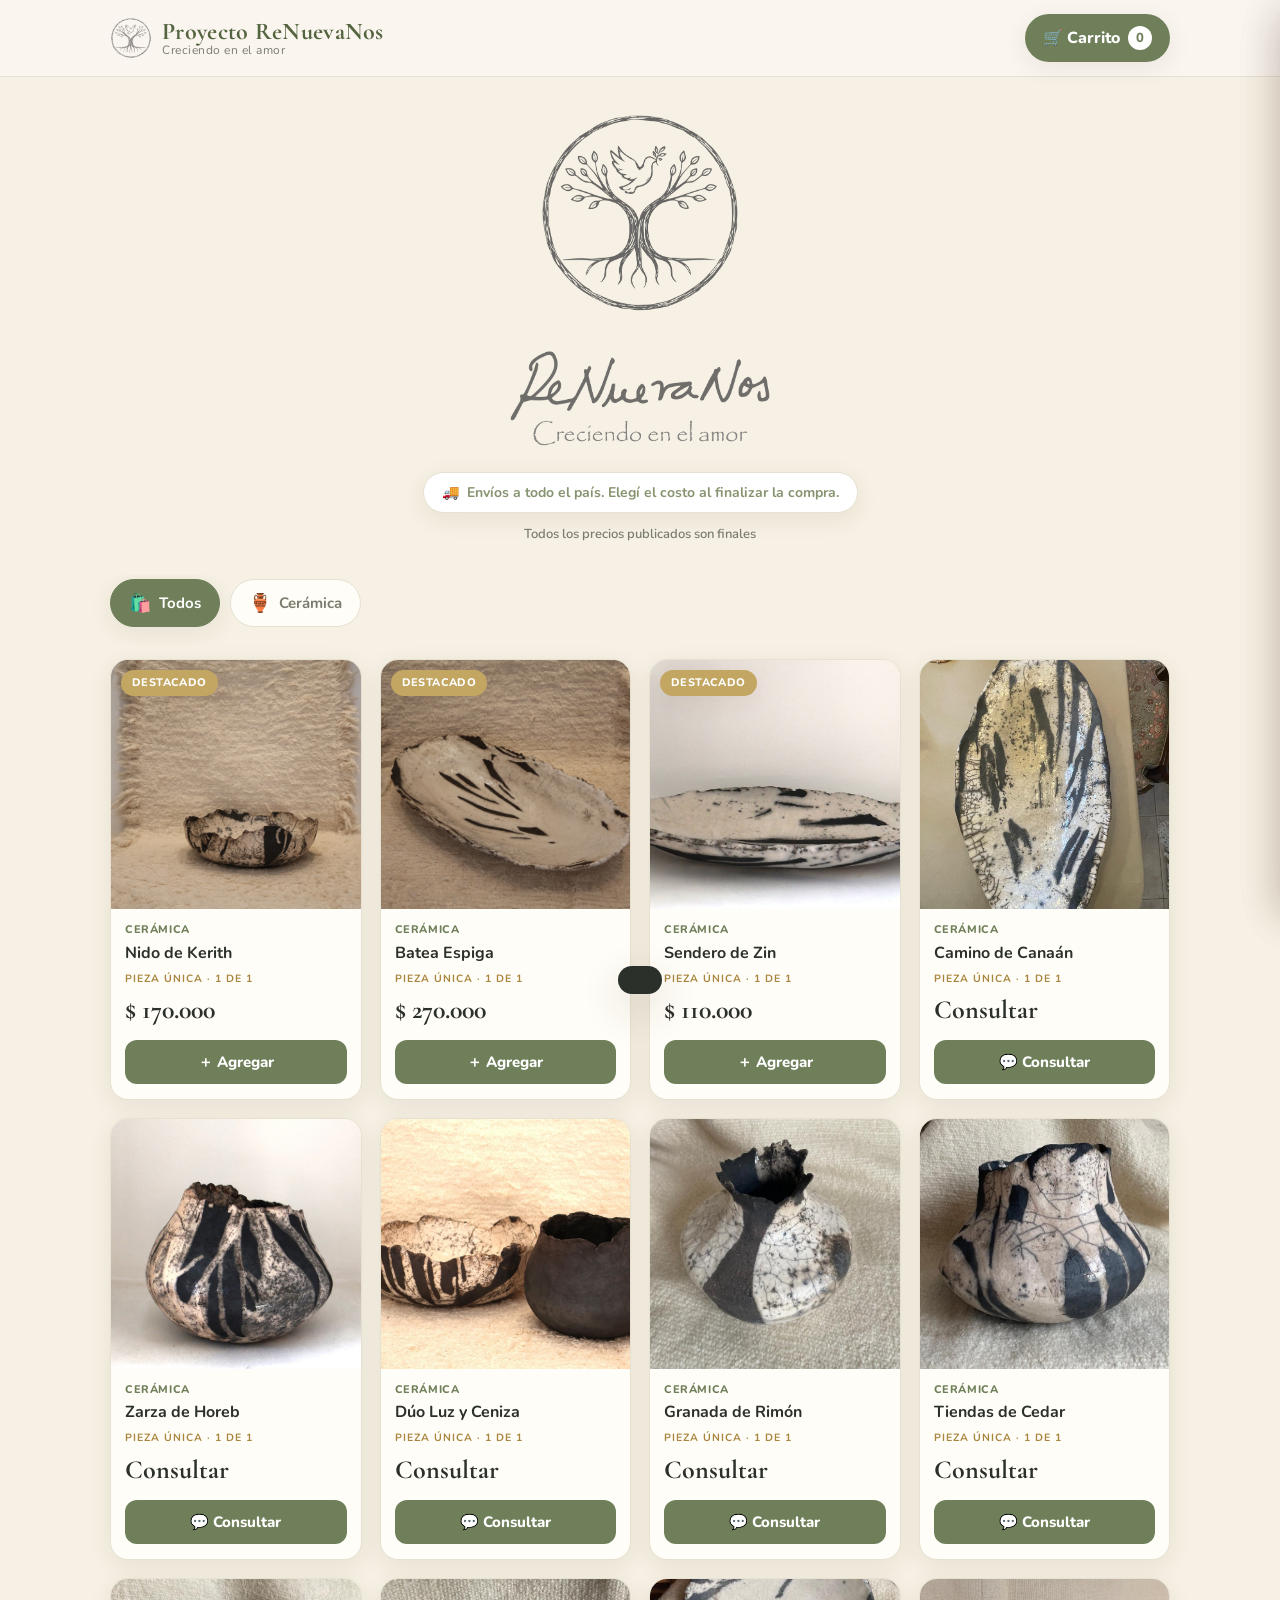
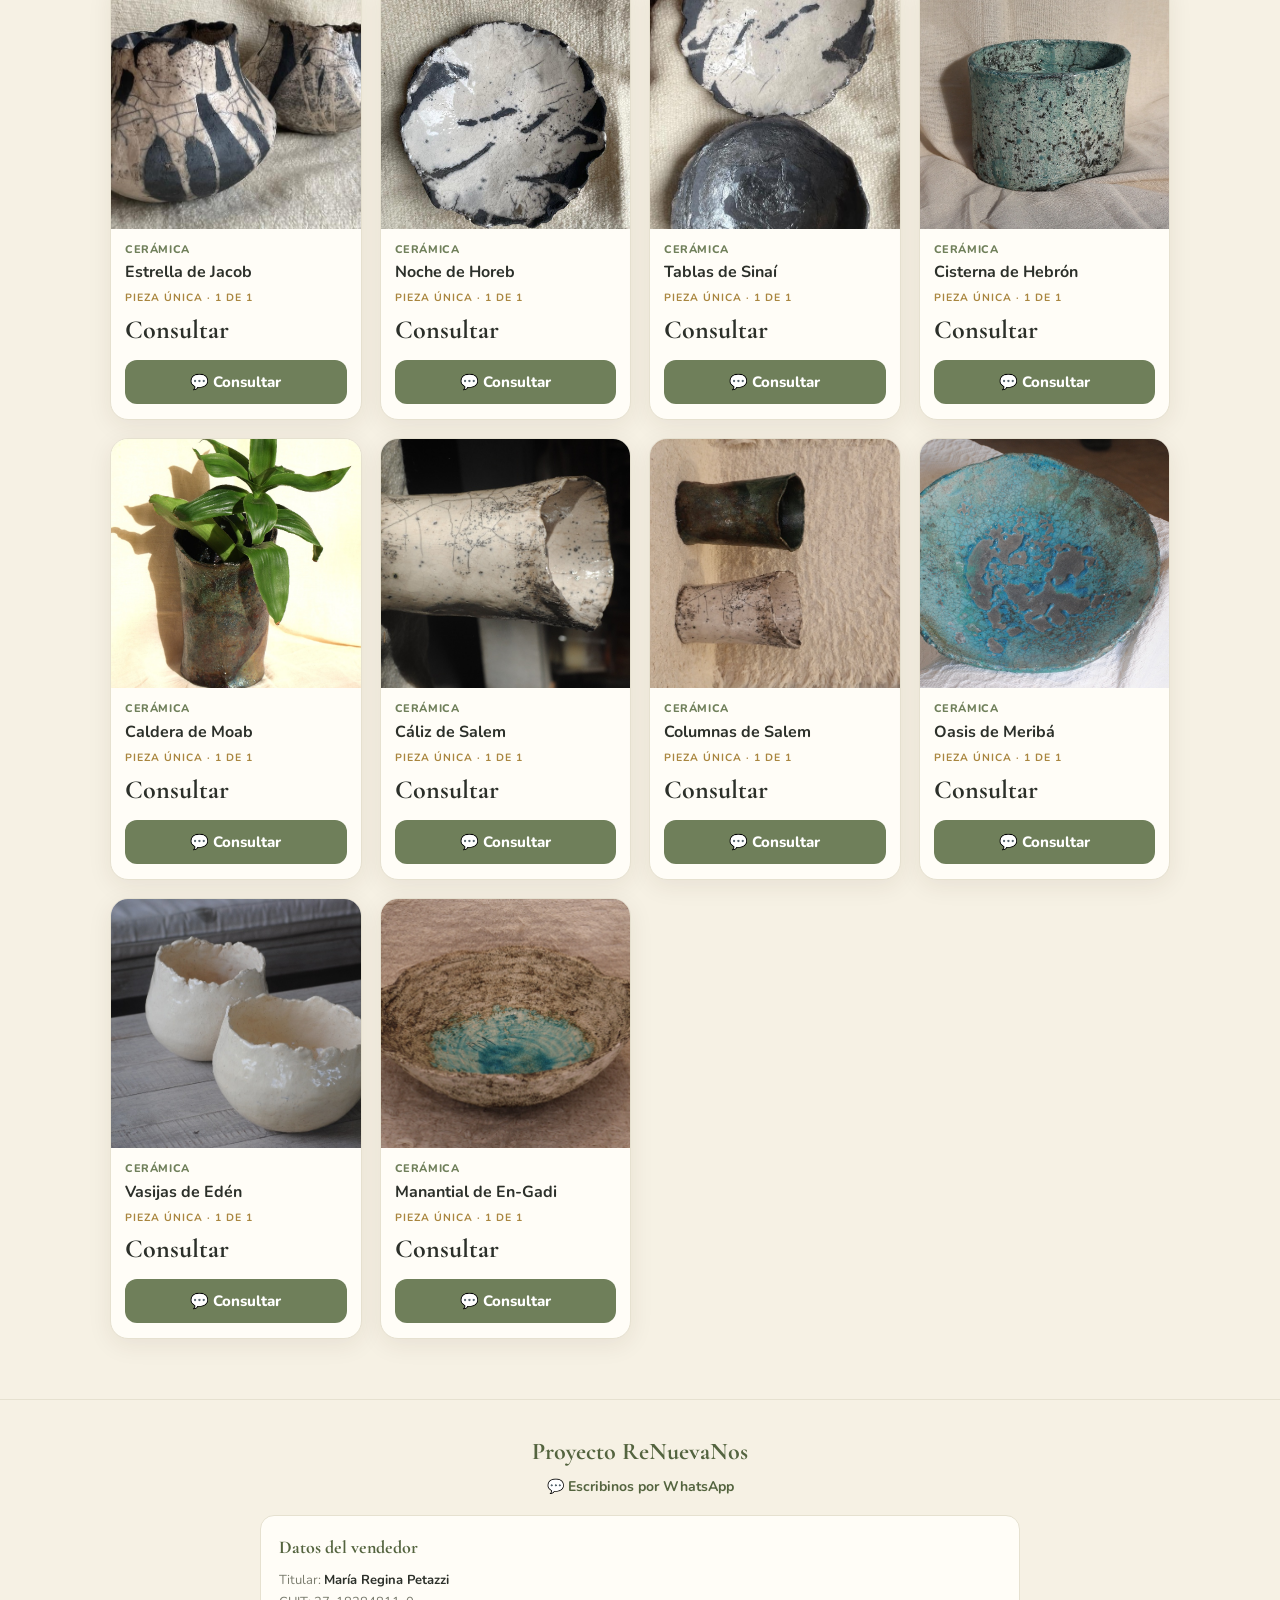
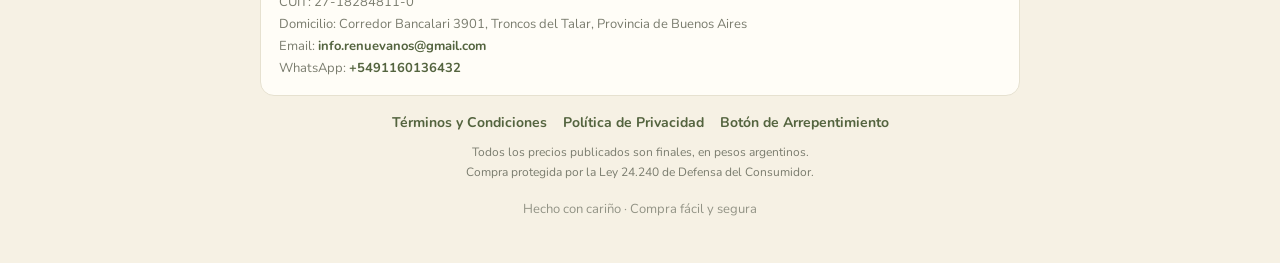
==== commit c2dc37ce: "Cargar la coleccion raku en la tienda (18 piezas unicas) - Reemplaza los 3 productos de prueba por l" ====
--- a/index.html
+++ b/index.html
@@ -185,6 +185,8 @@
 .sheet-price{font-family:'Cormorant Garamond',serif;font-size:34px;font-weight:700;color:var(--clay-dk);margin:8px 0 14px;}
 .sheet-desc{color:var(--soft);font-size:16px;line-height:1.6;margin-bottom:18px;}
 .iva-tag{display:inline-block;font-size:12px;font-weight:700;color:var(--sage);background:rgba(111,127,90,.1);border-radius:50px;padding:4px 12px;margin:-6px 0 14px;}
+.unica-tag{font-size:10.5px;font-weight:700;letter-spacing:1px;text-transform:uppercase;color:#a9863f;}
+.card-body .unica-tag{display:block;margin:2px 0 4px;}
 .prod-legal{background:var(--surface);border:1px solid var(--line);border-radius:12px;padding:14px 16px;margin-bottom:20px;font-size:14px;line-height:1.55;color:var(--soft);}
 .prod-legal>div{margin-bottom:7px;}
 .prod-legal>div:last-child{margin-bottom:0;}
@@ -331,6 +333,9 @@
 try { cart = JSON.parse(localStorage.getItem("cart")||"{}"); } catch(e){ cart = {}; }
 
 const money = n => CONFIG.moneda + " " + Number(n).toLocaleString("es-AR");
+const hasPrice   = p => typeof p.precio === "number" && p.precio > 0;
+const priceLabel = p => hasPrice(p) ? money(p.precio) : "Consultar";
+const soldOut    = p => !!(p.vendida || p.agotado);
 const byId  = id => PRODUCTOS.find(p => p.id == id);
 const catName = id => (CATEGORIAS.find(c=>c.id===id)||{}).nombre || "";
 const catEmoji = id => (CATEGORIAS.find(c=>c.id===id)||{}).emoji || "✨";
@@ -389,18 +394,21 @@
   el.innerHTML = list.map(p => {
     const img = p.foto ? `<img src="${p.foto}" alt="${escapeHtml(p.nombre)}" loading="lazy">` : `<div class="ph">${placeholder(p)}</div>`;
     let badge = "";
-    if(p.agotado) badge = `<span class="badge out">Agotado</span>`;
+    if(soldOut(p)) badge = `<span class="badge out">Vendida</span>`;
     else if(p.destacado) badge = `<span class="badge">Destacado</span>`;
-    const addBtn = p.agotado
-      ? `<div class="add disabled">Sin stock</div>`
-      : `<button class="add" onclick="event.stopPropagation();addToCart(${p.id})">＋ Agregar</button>`;
+    let addBtn;
+    if(soldOut(p))        addBtn = `<div class="add disabled">Vendida</div>`;
+    else if(!hasPrice(p)) addBtn = `<button class="add" onclick="event.stopPropagation();consultar(${p.id})">💬 Consultar</button>`;
+    else                  addBtn = `<button class="add" onclick="event.stopPropagation();addToCart(${p.id})">＋ Agregar</button>`;
+    const unicaTag = p.unica ? `<div class="unica-tag">Pieza única · 1 de 1</div>` : "";
     return `
       <article class="card" onclick="openProduct(${p.id})">
         <div class="thumb">${img}${badge}</div>
         <div class="card-body">
           <div class="card-cat">${catName(p.categoria)}</div>
           <div class="card-name">${escapeHtml(p.nombre)}</div>
-          <div class="card-price">${money(p.precio)}</div>
+          ${unicaTag}
+          <div class="card-price">${priceLabel(p)}</div>
           ${addBtn}
         </div>
       </article>`;
@@ -411,19 +419,22 @@
 function openProduct(id){
   const p = byId(id); if(!p) return;
   const img = p.foto ? `<img src="${p.foto}" alt="${escapeHtml(p.nombre)}">` : placeholder(p);
-  let badge = p.agotado ? `<span class="badge out" style="position:static;display:inline-block;margin-bottom:8px;">Agotado</span>`
+  let badge = soldOut(p) ? `<span class="badge out" style="position:static;display:inline-block;margin-bottom:8px;">Vendida</span>`
             : p.destacado ? `<span class="badge" style="position:static;display:inline-block;margin-bottom:8px;">Destacado</span>` : "";
-  const addBtn = p.agotado
-    ? `<div class="btn btn-ghost" style="opacity:.6;">Sin stock por ahora</div>`
-    : `<button class="btn btn-primary" onclick="addToCart(${p.id});closeAll();openCart();">🛒 Agregar al carrito</button>`;
+  let addBtn;
+  if(soldOut(p))        addBtn = `<div class="btn btn-ghost" style="opacity:.6;">Pieza vendida</div>`;
+  else if(!hasPrice(p)) addBtn = `<button class="btn btn-primary" onclick="consultar(${p.id})">💬 Consultar precio por WhatsApp</button>`;
+  else                  addBtn = `<button class="btn btn-primary" onclick="addToCart(${p.id});closeAll();openCart();">🛒 Agregar al carrito</button>`;
+  const unicaTag = p.unica ? `<span class="unica-tag" style="display:inline-block;margin-bottom:6px;">Pieza única · 1 de 1 · Raku</span>` : "";
   document.getElementById("prodSheet").innerHTML = `
     <div class="sheet-img">${img}<button class="x sheet-x" onclick="closeAll()" aria-label="Cerrar">✕</button></div>
     <div class="sheet-body">
       <div class="card-cat">${catName(p.categoria)}</div>
       <h2>${escapeHtml(p.nombre)}</h2>
+      ${unicaTag}
       ${badge}
-      <div class="sheet-price">${money(p.precio)}</div>
-      <div class="iva-tag">Precio final</div>
+      <div class="sheet-price">${priceLabel(p)}</div>
+      ${hasPrice(p) ? `<div class="iva-tag">Precio final</div>` : ""}
       <p class="sheet-desc">${escapeHtml(p.descripcion||"")}</p>
       <div class="prod-legal">
         <div>📦 <b>Entrega estimada:</b> ${escapeHtml(legalInfo("plazoEntrega"))}</div>
@@ -438,14 +449,23 @@
 
 /* ============================ CARRITO ============================ */
 function addToCart(id){
-  const p = byId(id); if(!p || p.agotado) return;
+  const p = byId(id); if(!p || soldOut(p) || !hasPrice(p)) return;
+  if(p.unica && (cart[id]||0) >= 1){ toast("Es una pieza única (1 de 1) 🌿"); return; }
   cart[id] = (cart[id]||0) + 1;
   saveCart(); updateCartCount(); toast(`✓ ${p.nombre} agregado`);
 }
 function changeQty(id, delta){
+  const p = byId(id);
+  if(delta > 0 && p && p.unica && (cart[id]||0) >= 1){ toast("Es una pieza única (1 de 1) 🌿"); return; }
   cart[id] = (cart[id]||0) + delta;
   if(cart[id] <= 0) delete cart[id];
   saveCart(); updateCartCount(); renderCart();
+}
+/* Consultar por WhatsApp una pieza sin precio publicado */
+function consultar(id){
+  const p = byId(id); if(!p) return;
+  const txt = `¡Hola! Me interesa la pieza *${p.nombre}*. ¿Me podrías pasar el precio y si está disponible? ¡Gracias!`;
+  window.open(waLink(txt), "_blank");
 }
 function removeItem(id){ delete cart[id]; saveCart(); updateCartCount(); renderCart(); }
 function saveCart(){ localStorage.setItem("cart", JSON.stringify(cart)); }
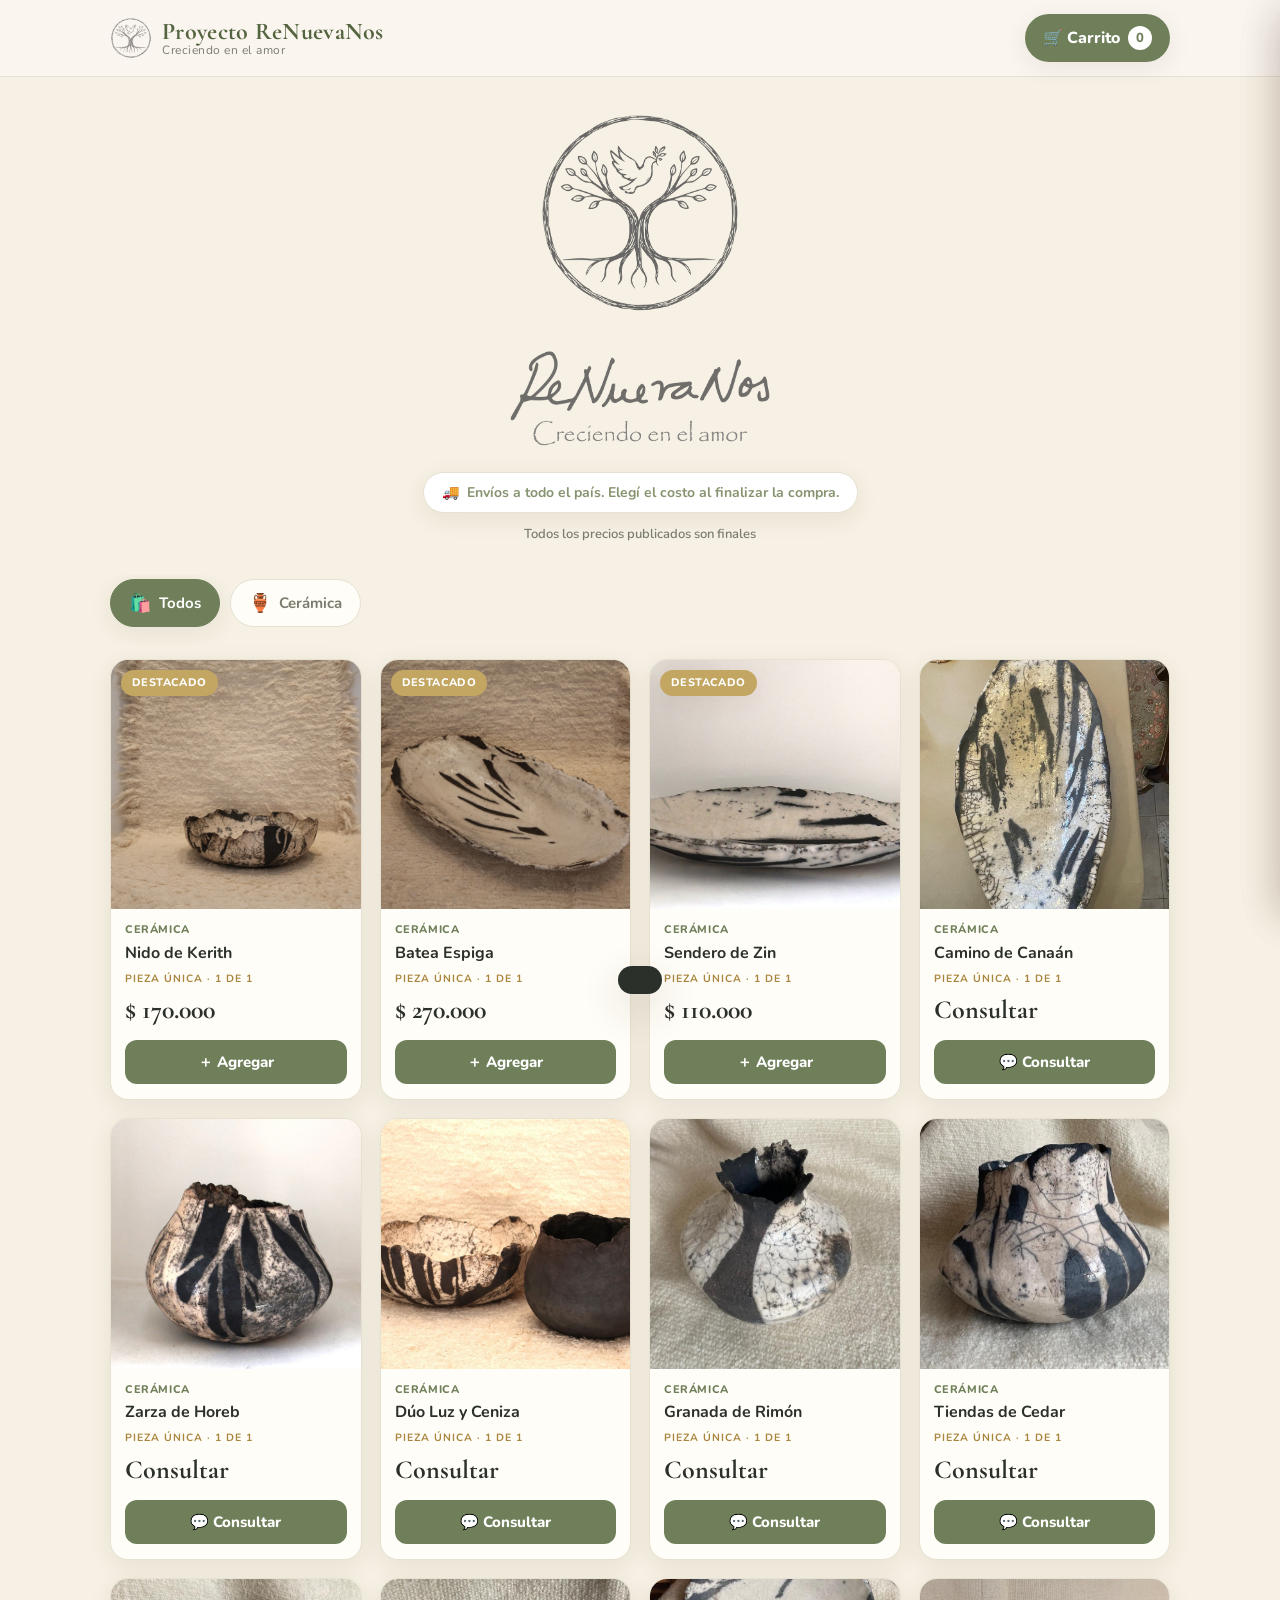
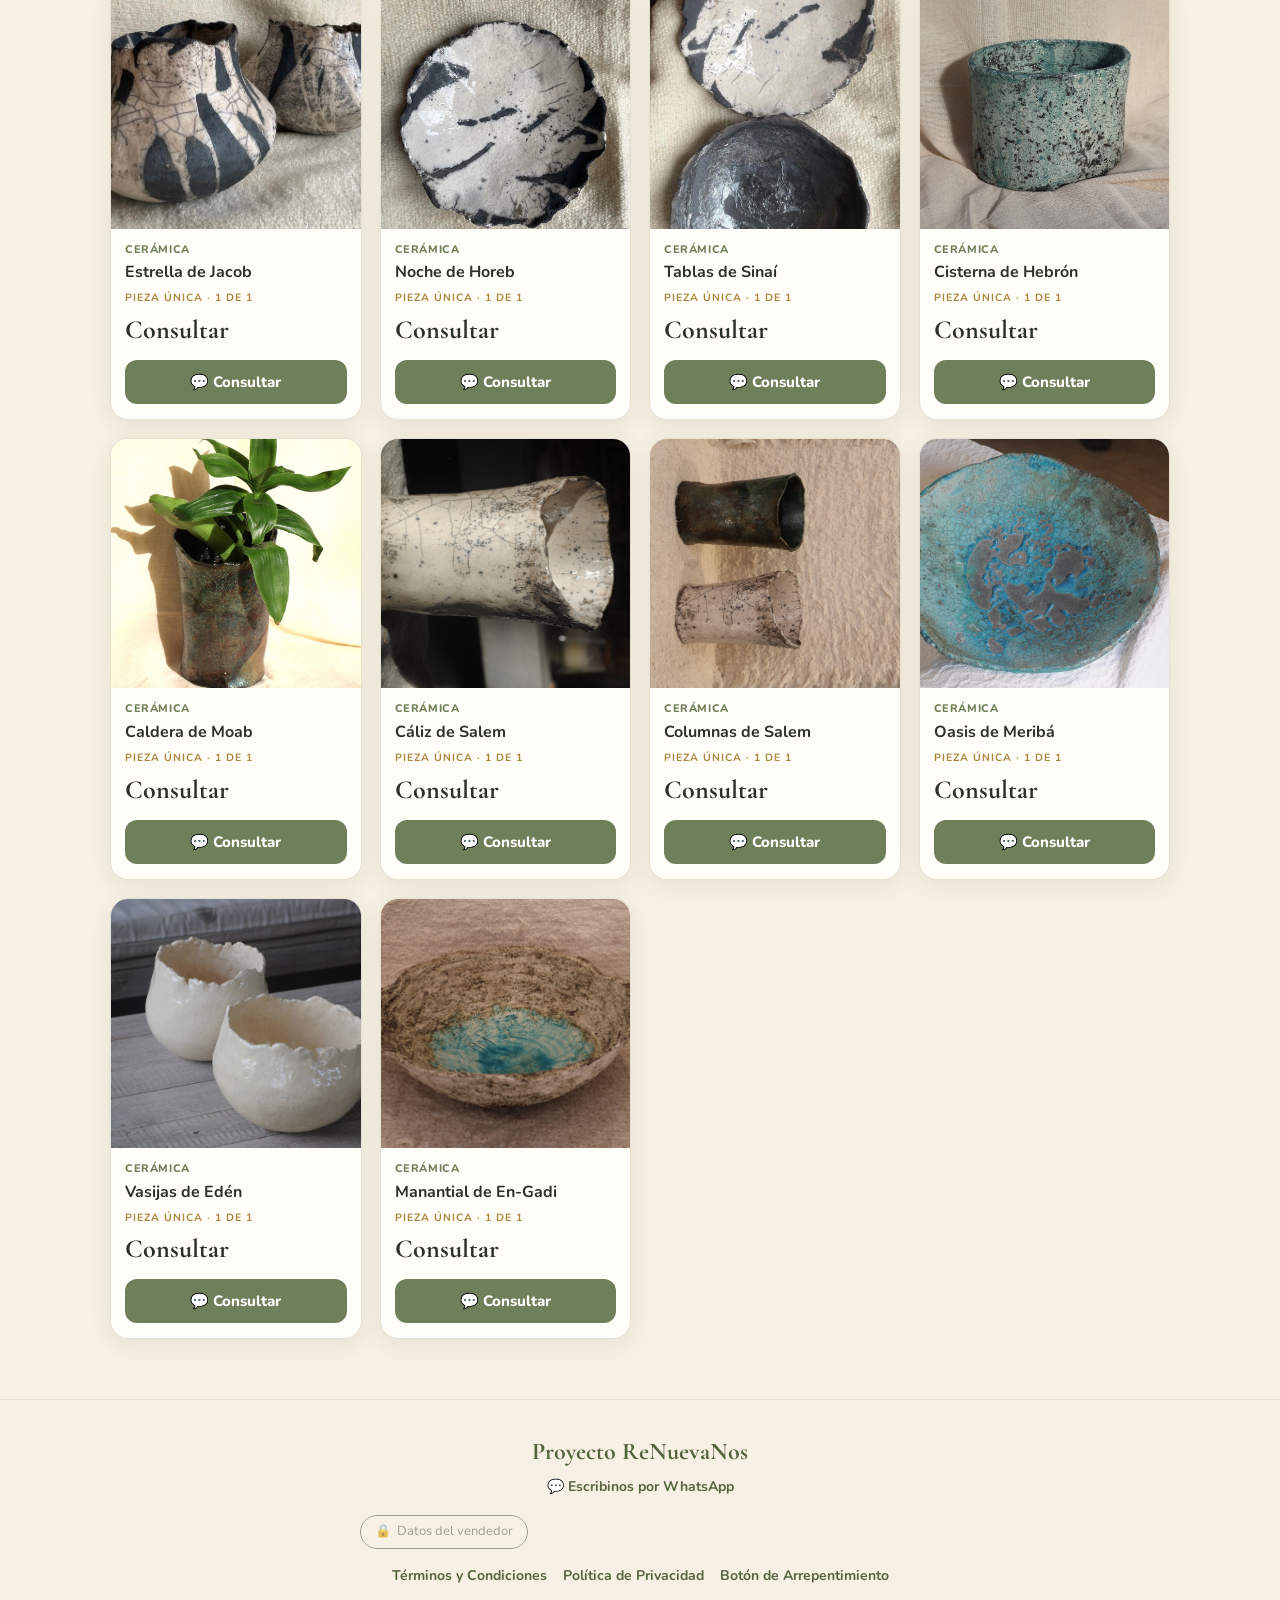
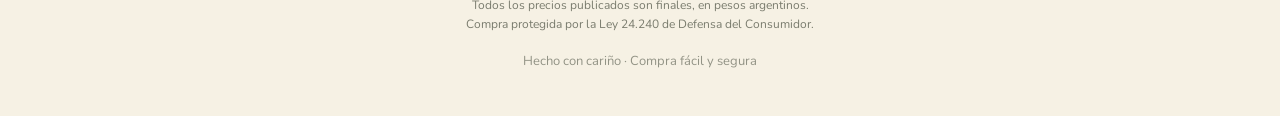
==== commit f69bc96a: "Aclarar garantia legal para piezas artesanales Mantiene la garantia legal obligatoria (Ley 24.240) p" ====
--- a/index.html
+++ b/index.html
@@ -439,7 +439,7 @@
       <div class="prod-legal">
         <div>📦 <b>Entrega estimada:</b> ${escapeHtml(legalInfo("plazoEntrega"))}</div>
         <div>🔄 <b>Devoluciones:</b> tenés 10 días corridos desde que la recibís para arrepentirte, sin dar explicaciones. <a href="terminos-y-condiciones.html" target="_blank">Ver Términos</a></div>
-        <div>✅ <b>Garantía legal:</b> ${escapeHtml(String(legalInfo("garantiaMeses")))} meses por defectos de fabricación.</div>
+        <div>✅ <b>Garantía legal:</b> ${escapeHtml(String(legalInfo("garantiaMeses")))} meses por defectos ocultos o de origen. Las características artesanales (craquelé, variaciones de color, textura y forma) no se consideran defectos. <a href="terminos-y-condiciones.html" target="_blank">Ver Términos</a></div>
       </div>
       ${addBtn}
     </div>`;
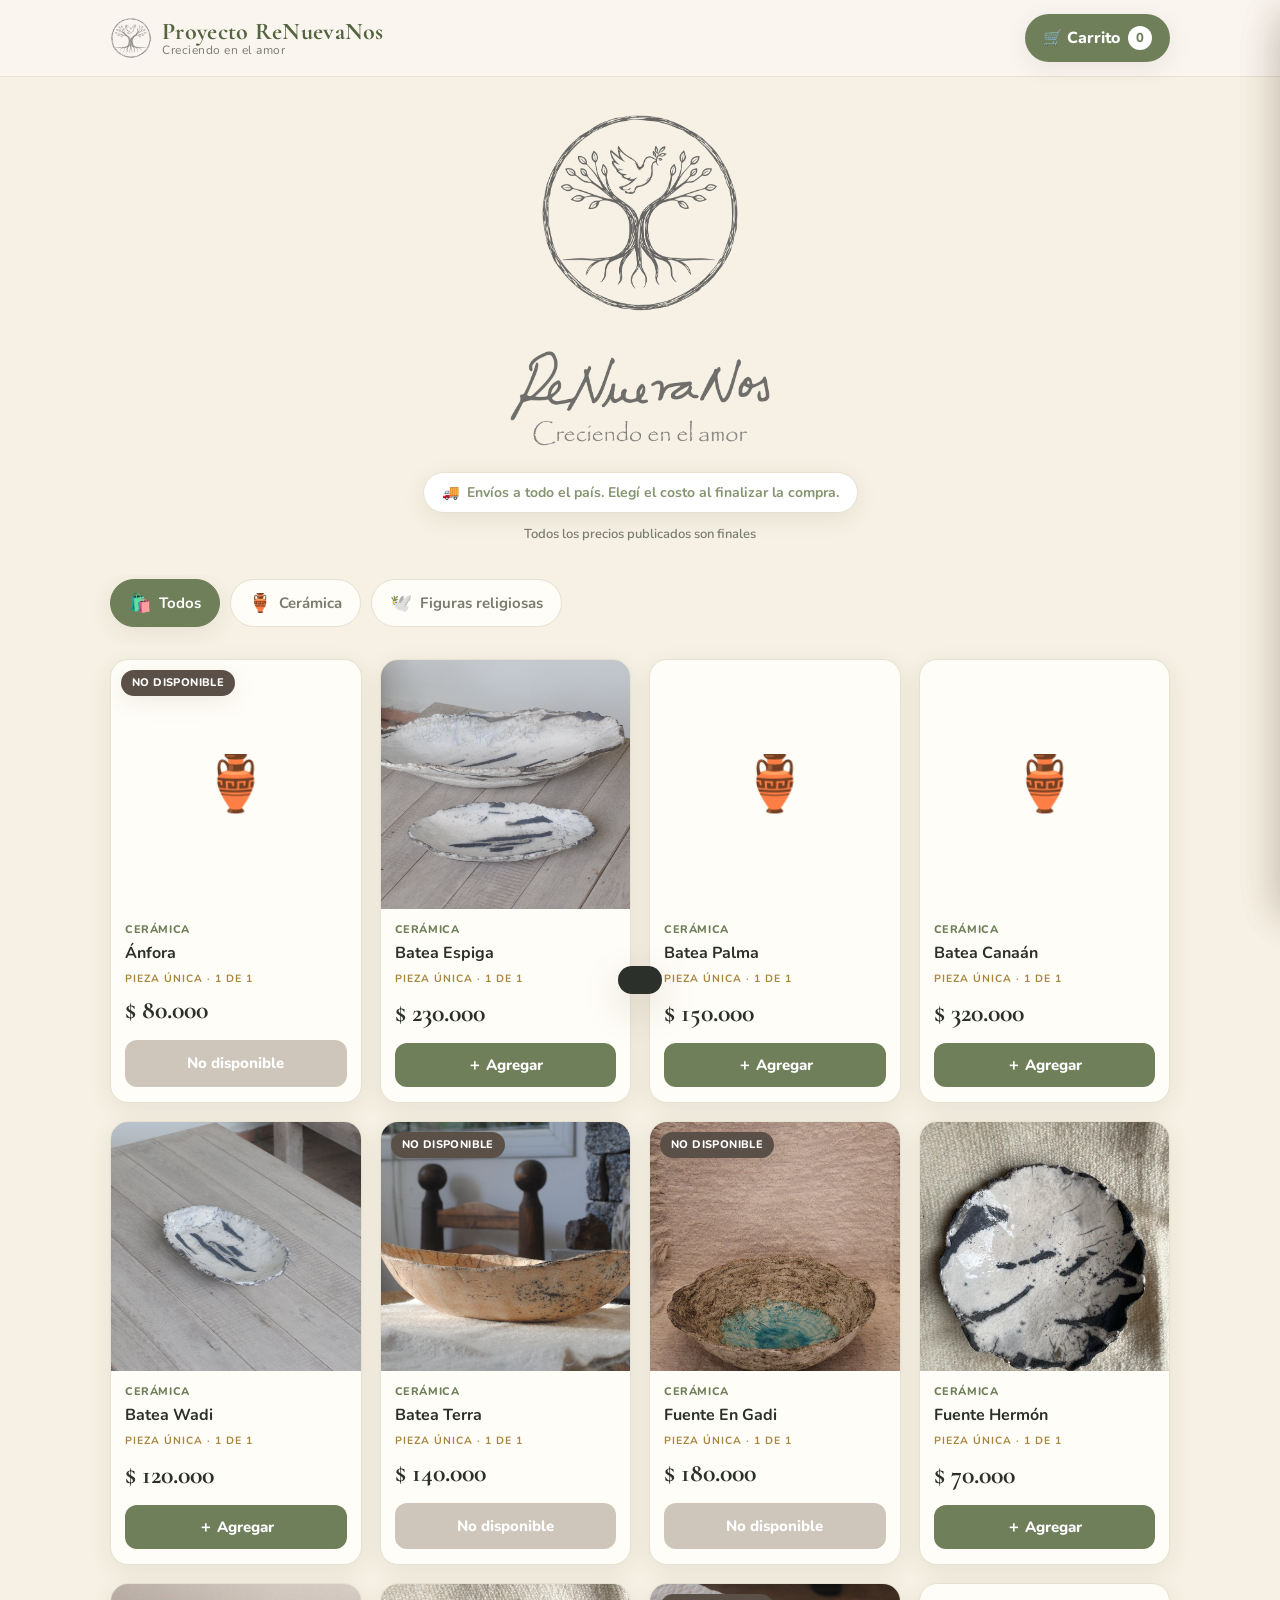
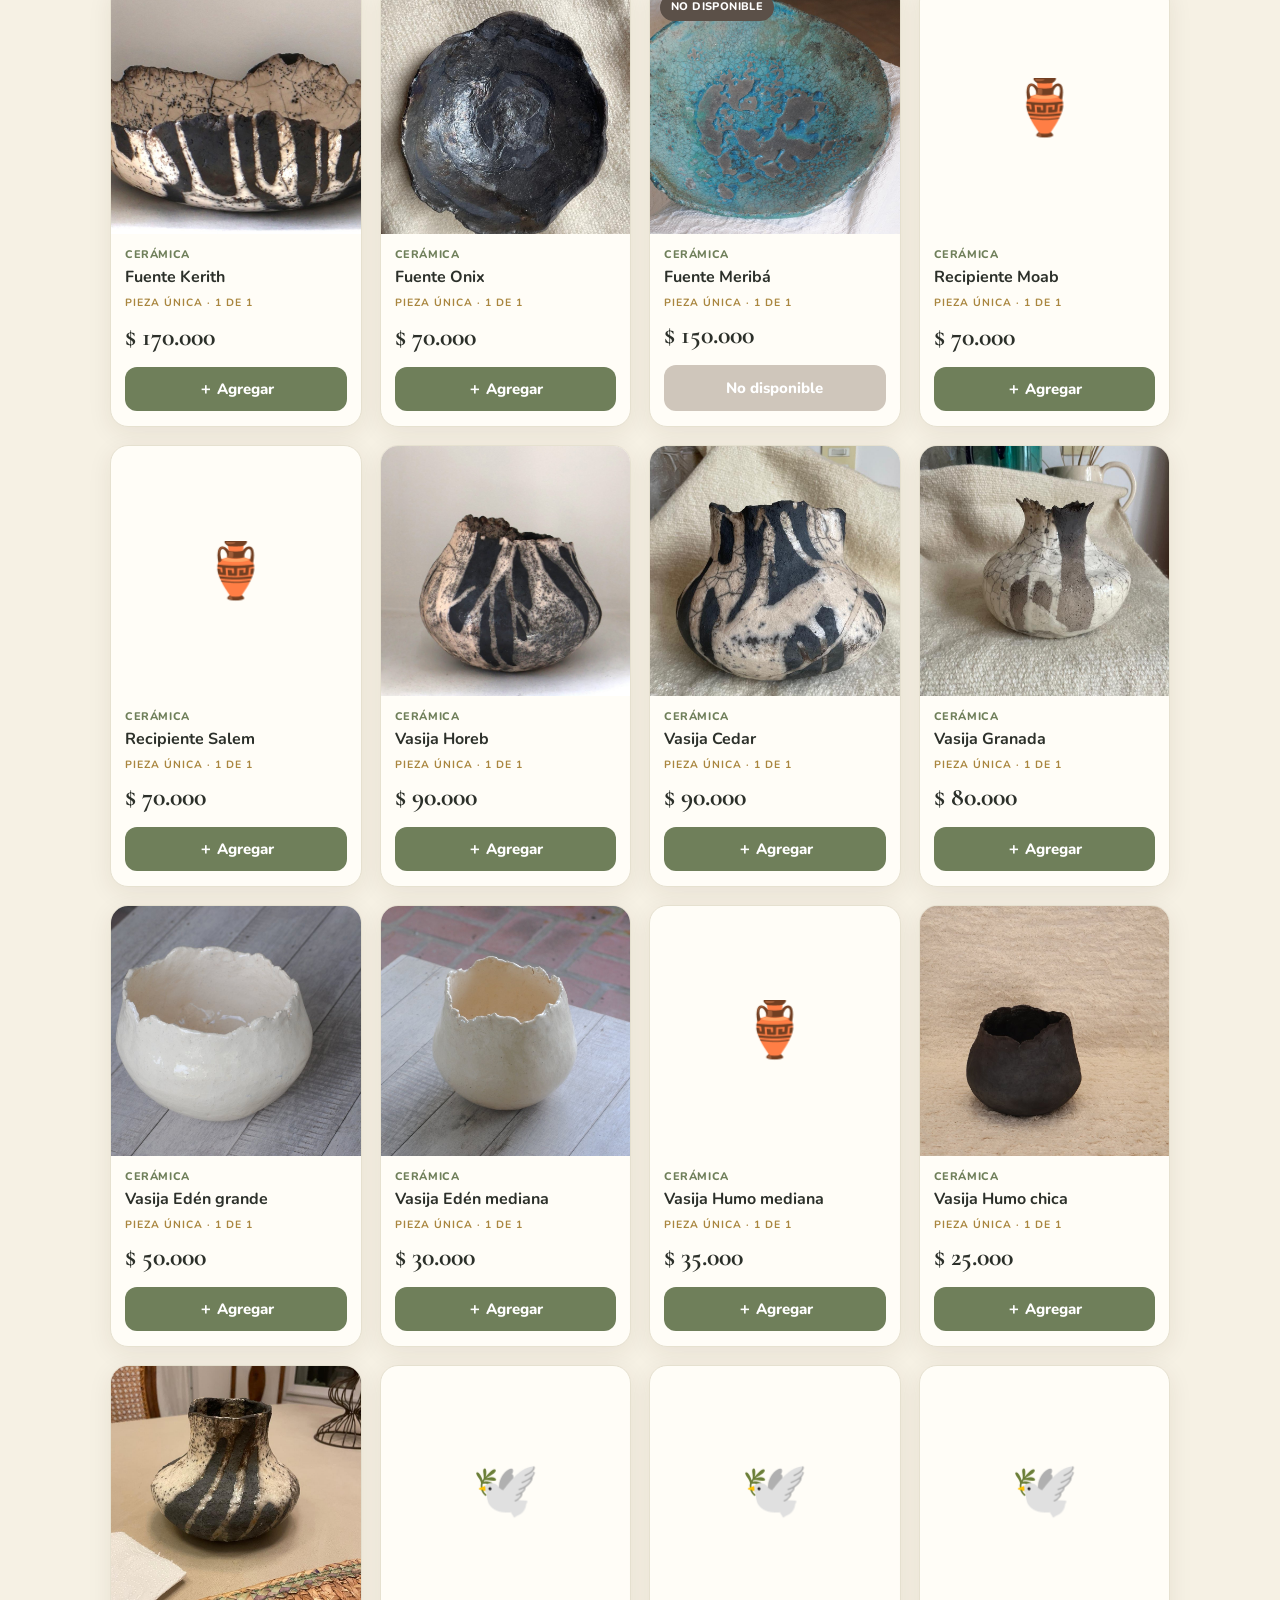
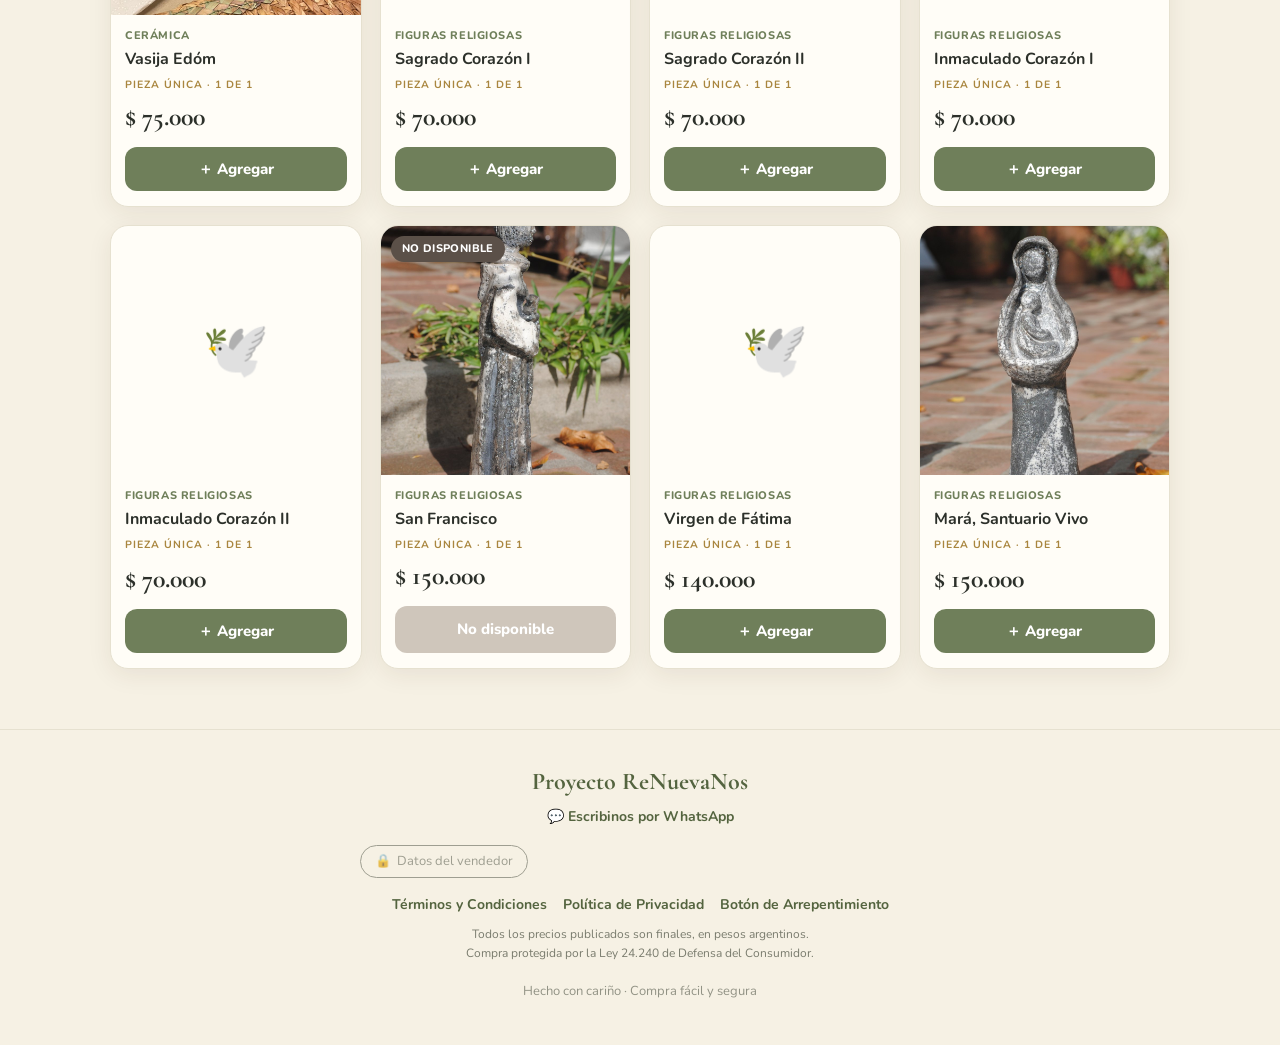
==== commit 5e3ff3ee: "Cargar catalogo real desde Excel (28 piezas) con fotos optimizadas - 28 piezas con precios, medidas " ====
--- a/index.html
+++ b/index.html
@@ -336,6 +336,7 @@
 const hasPrice   = p => typeof p.precio === "number" && p.precio > 0;
 const priceLabel = p => hasPrice(p) ? money(p.precio) : "Consultar";
 const soldOut    = p => !!(p.vendida || p.agotado);
+const unavailable= p => p.disponible === false;
 const byId  = id => PRODUCTOS.find(p => p.id == id);
 const catName = id => (CATEGORIAS.find(c=>c.id===id)||{}).nombre || "";
 const catEmoji = id => (CATEGORIAS.find(c=>c.id===id)||{}).emoji || "✨";
@@ -395,11 +396,13 @@
     const img = p.foto ? `<img src="${p.foto}" alt="${escapeHtml(p.nombre)}" loading="lazy">` : `<div class="ph">${placeholder(p)}</div>`;
     let badge = "";
     if(soldOut(p)) badge = `<span class="badge out">Vendida</span>`;
+    else if(unavailable(p)) badge = `<span class="badge out">No disponible</span>`;
     else if(p.destacado) badge = `<span class="badge">Destacado</span>`;
     let addBtn;
-    if(soldOut(p))        addBtn = `<div class="add disabled">Vendida</div>`;
-    else if(!hasPrice(p)) addBtn = `<button class="add" onclick="event.stopPropagation();consultar(${p.id})">💬 Consultar</button>`;
-    else                  addBtn = `<button class="add" onclick="event.stopPropagation();addToCart(${p.id})">＋ Agregar</button>`;
+    if(soldOut(p))          addBtn = `<div class="add disabled">Vendida</div>`;
+    else if(unavailable(p)) addBtn = `<div class="add disabled">No disponible</div>`;
+    else if(!hasPrice(p))   addBtn = `<button class="add" onclick="event.stopPropagation();consultar(${p.id})">💬 Consultar</button>`;
+    else                    addBtn = `<button class="add" onclick="event.stopPropagation();addToCart(${p.id})">＋ Agregar</button>`;
     const unicaTag = p.unica ? `<div class="unica-tag">Pieza única · 1 de 1</div>` : "";
     return `
       <article class="card" onclick="openProduct(${p.id})">
@@ -420,11 +423,13 @@
   const p = byId(id); if(!p) return;
   const img = p.foto ? `<img src="${p.foto}" alt="${escapeHtml(p.nombre)}">` : placeholder(p);
   let badge = soldOut(p) ? `<span class="badge out" style="position:static;display:inline-block;margin-bottom:8px;">Vendida</span>`
+            : unavailable(p) ? `<span class="badge out" style="position:static;display:inline-block;margin-bottom:8px;">No disponible</span>`
             : p.destacado ? `<span class="badge" style="position:static;display:inline-block;margin-bottom:8px;">Destacado</span>` : "";
   let addBtn;
-  if(soldOut(p))        addBtn = `<div class="btn btn-ghost" style="opacity:.6;">Pieza vendida</div>`;
-  else if(!hasPrice(p)) addBtn = `<button class="btn btn-primary" onclick="consultar(${p.id})">💬 Consultar precio por WhatsApp</button>`;
-  else                  addBtn = `<button class="btn btn-primary" onclick="addToCart(${p.id});closeAll();openCart();">🛒 Agregar al carrito</button>`;
+  if(soldOut(p))          addBtn = `<div class="btn btn-ghost" style="opacity:.6;">Pieza vendida</div>`;
+  else if(unavailable(p)) addBtn = `<div class="btn btn-ghost" style="opacity:.6;">No disponible por ahora</div>`;
+  else if(!hasPrice(p))   addBtn = `<button class="btn btn-primary" onclick="consultar(${p.id})">💬 Consultar precio por WhatsApp</button>`;
+  else                    addBtn = `<button class="btn btn-primary" onclick="addToCart(${p.id});closeAll();openCart();">🛒 Agregar al carrito</button>`;
   const unicaTag = p.unica ? `<span class="unica-tag" style="display:inline-block;margin-bottom:6px;">Pieza única · 1 de 1 · Raku</span>` : "";
   document.getElementById("prodSheet").innerHTML = `
     <div class="sheet-img">${img}<button class="x sheet-x" onclick="closeAll()" aria-label="Cerrar">✕</button></div>
@@ -449,7 +454,7 @@
 
 /* ============================ CARRITO ============================ */
 function addToCart(id){
-  const p = byId(id); if(!p || soldOut(p) || !hasPrice(p)) return;
+  const p = byId(id); if(!p || soldOut(p) || unavailable(p) || !hasPrice(p)) return;
   if(p.unica && (cart[id]||0) >= 1){ toast("Es una pieza única (1 de 1) 🌿"); return; }
   cart[id] = (cart[id]||0) + 1;
   saveCart(); updateCartCount(); toast(`✓ ${p.nombre} agregado`);
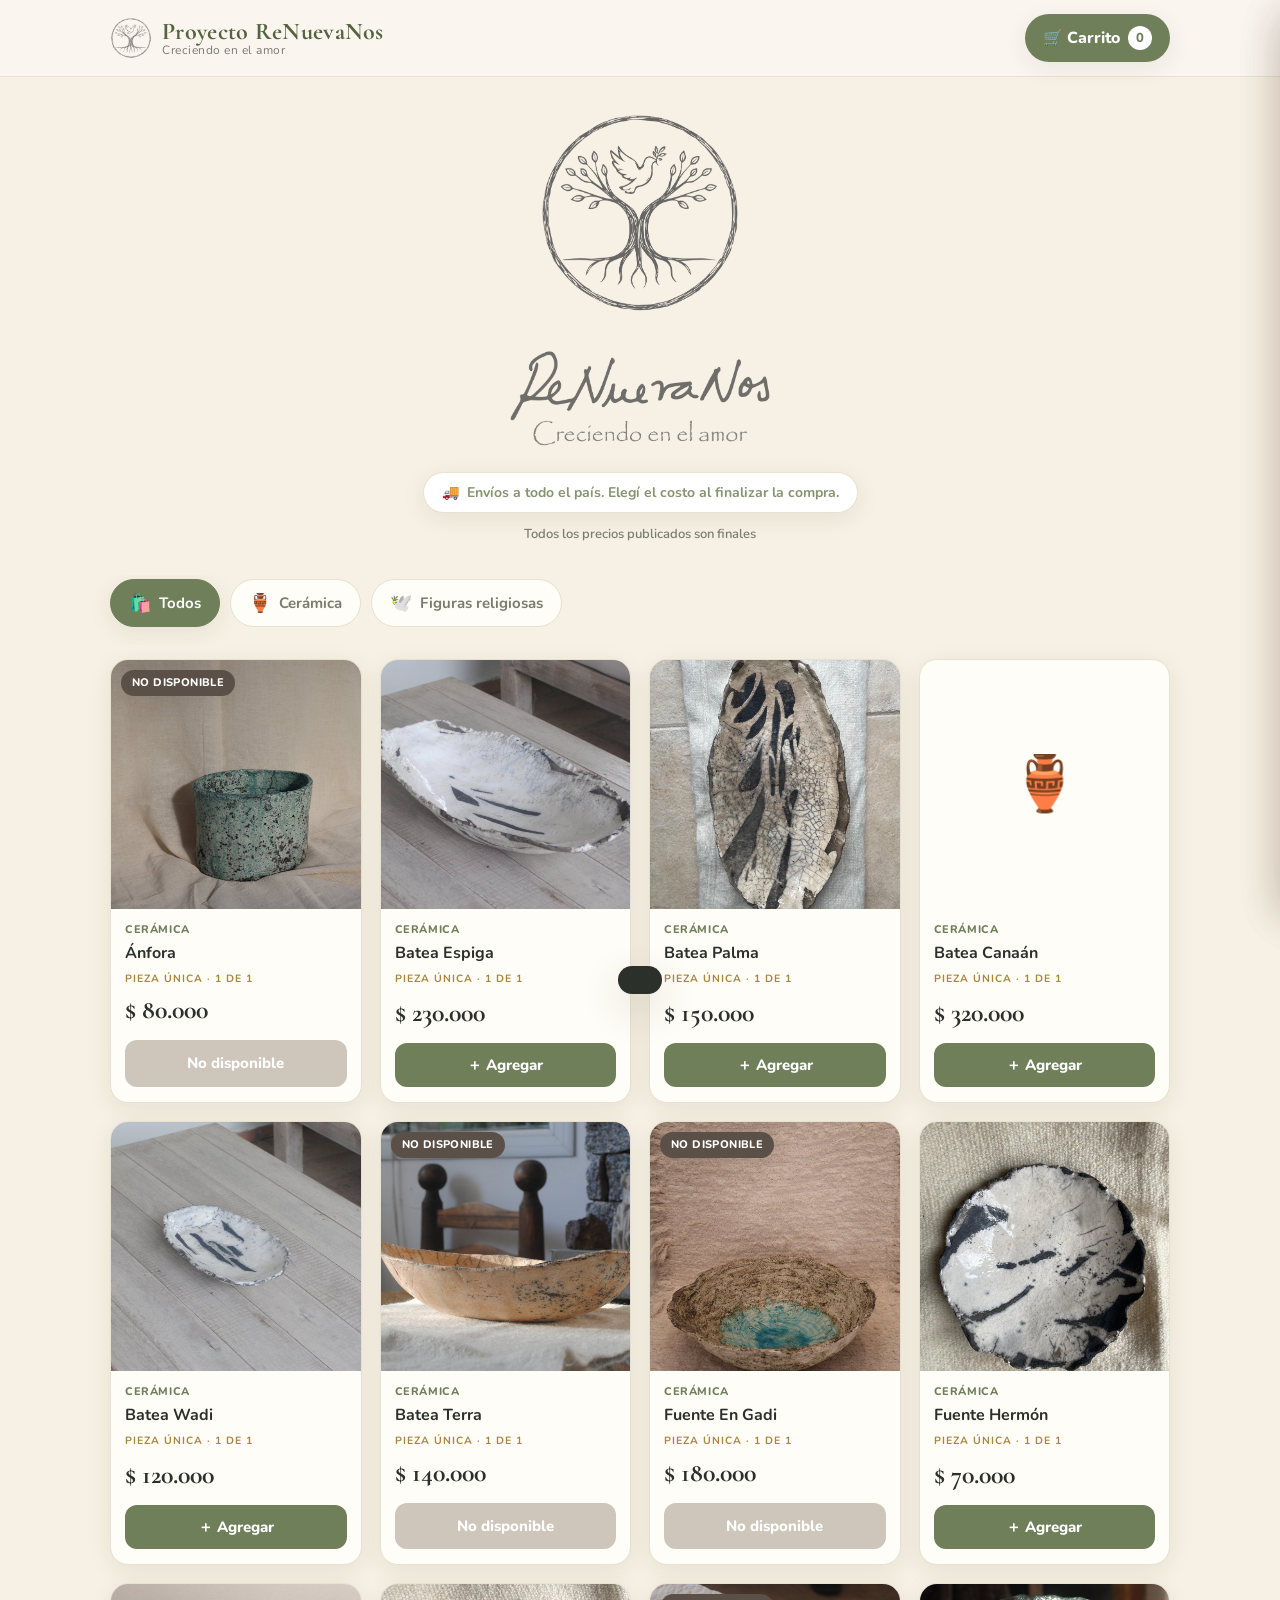
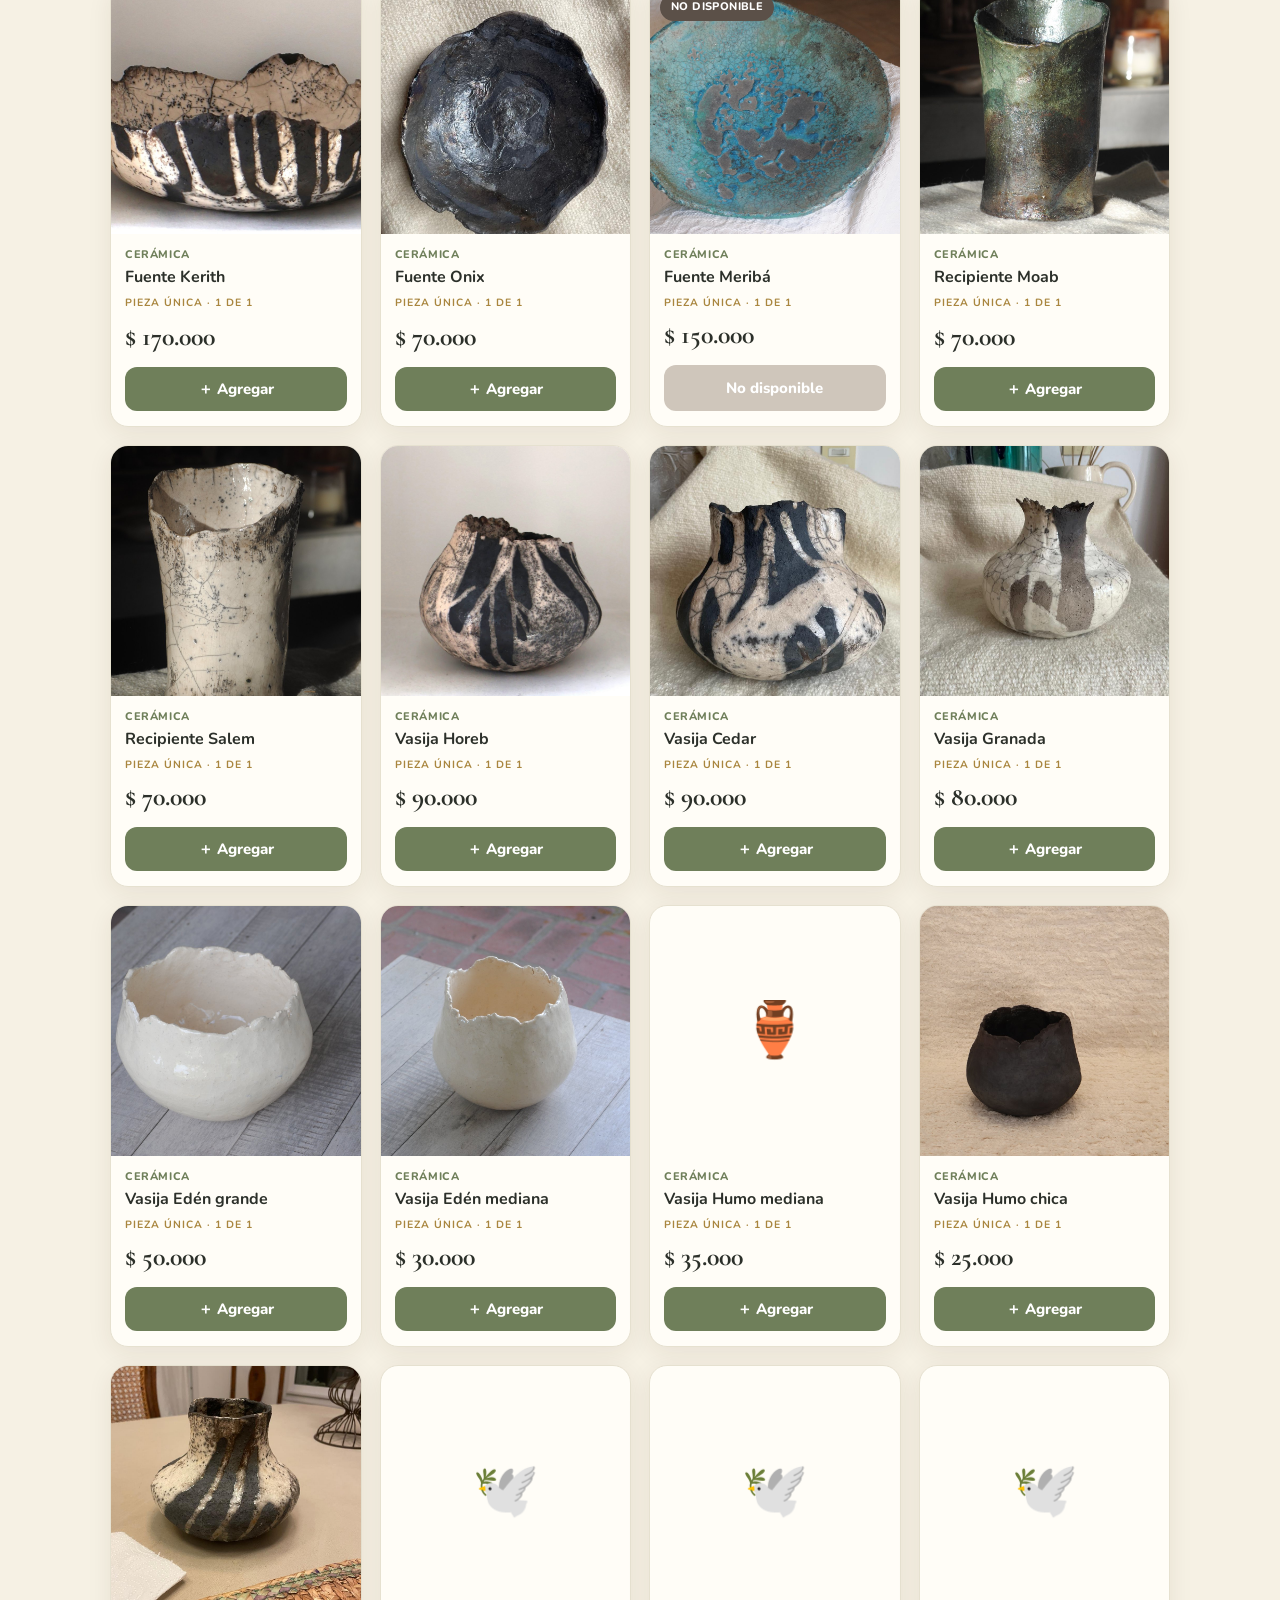
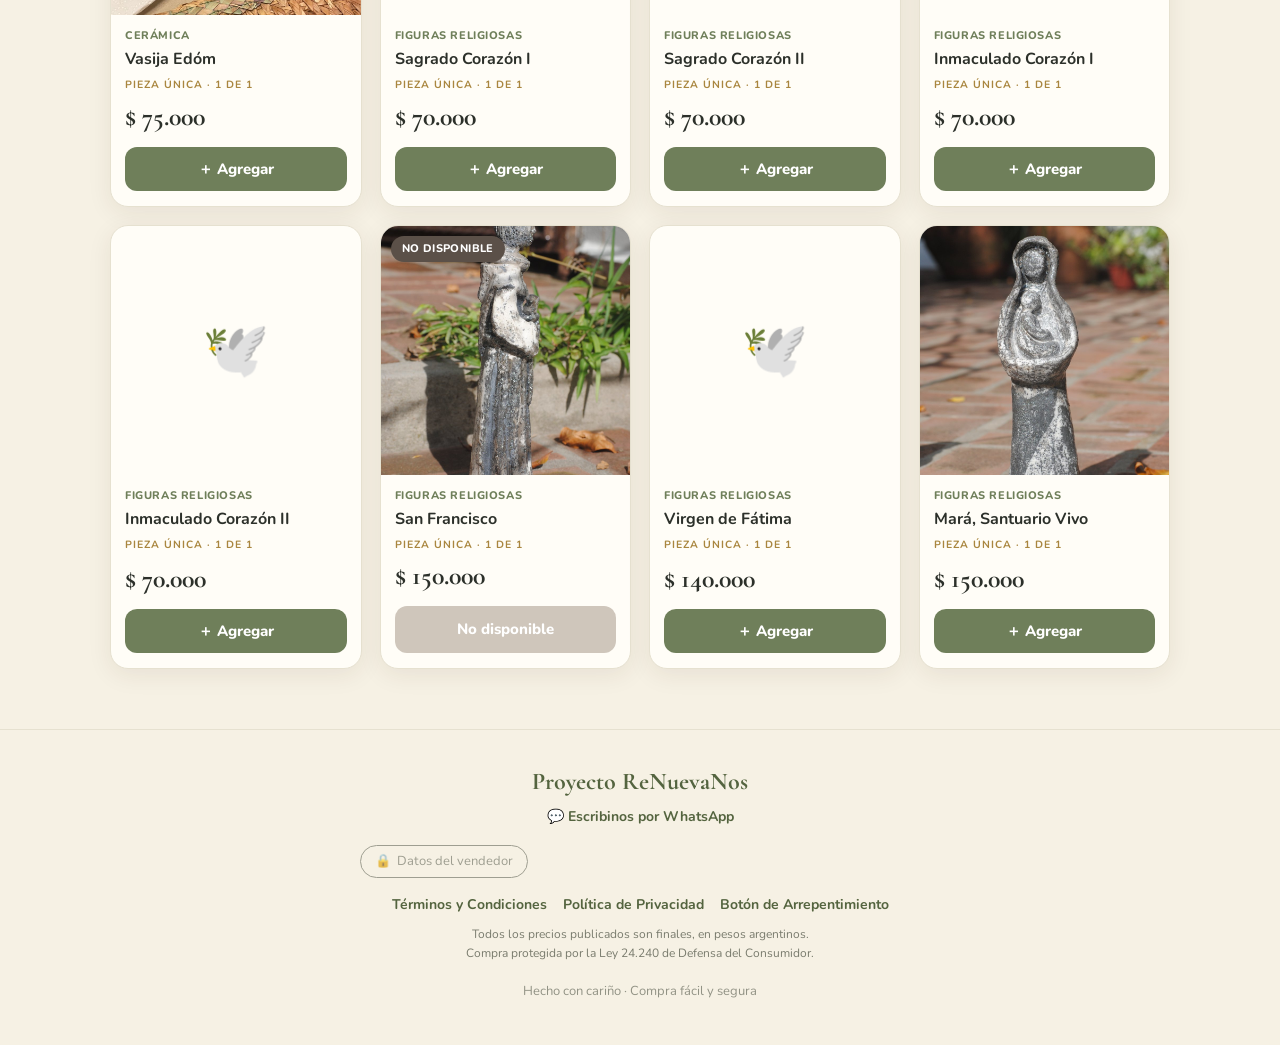
==== commit 6f8443b2: "Proteccion suave de imagenes + preparar publicacion - Bloquea clic derecho 'guardar imagen' y arrast" ====
--- a/index.html
+++ b/index.html
@@ -33,7 +33,7 @@
   font-family:'Nunito',system-ui,sans-serif;font-size:17px;line-height:1.5;
   overflow-x:hidden;-webkit-text-size-adjust:100%;
 }
-img{max-width:100%;display:block;}
+img{max-width:100%;display:block;-webkit-user-drag:none;user-select:none;-webkit-user-select:none;}
 button{font-family:inherit;cursor:pointer;border:none;background:none;color:inherit;}
 .serif{font-family:'Cormorant Garamond',Georgia,serif;}
 
@@ -337,6 +337,12 @@
 const priceLabel = p => hasPrice(p) ? money(p.precio) : "Consultar";
 const soldOut    = p => !!(p.vendida || p.agotado);
 const unavailable= p => p.disponible === false;
+
+/* Disuasivo suave contra copia de imágenes (bloquea clic derecho y arrastre
+   sobre las fotos). No es infalible —nada en la web lo es— pero desalienta
+   la copia casual. La protección real de fondo es la marca de agua. */
+document.addEventListener("contextmenu", e => { if(e.target && e.target.tagName === "IMG") e.preventDefault(); });
+document.addEventListener("dragstart",  e => { if(e.target && e.target.tagName === "IMG") e.preventDefault(); });
 const byId  = id => PRODUCTOS.find(p => p.id == id);
 const catName = id => (CATEGORIAS.find(c=>c.id===id)||{}).nombre || "";
 const catEmoji = id => (CATEGORIAS.find(c=>c.id===id)||{}).emoji || "✨";
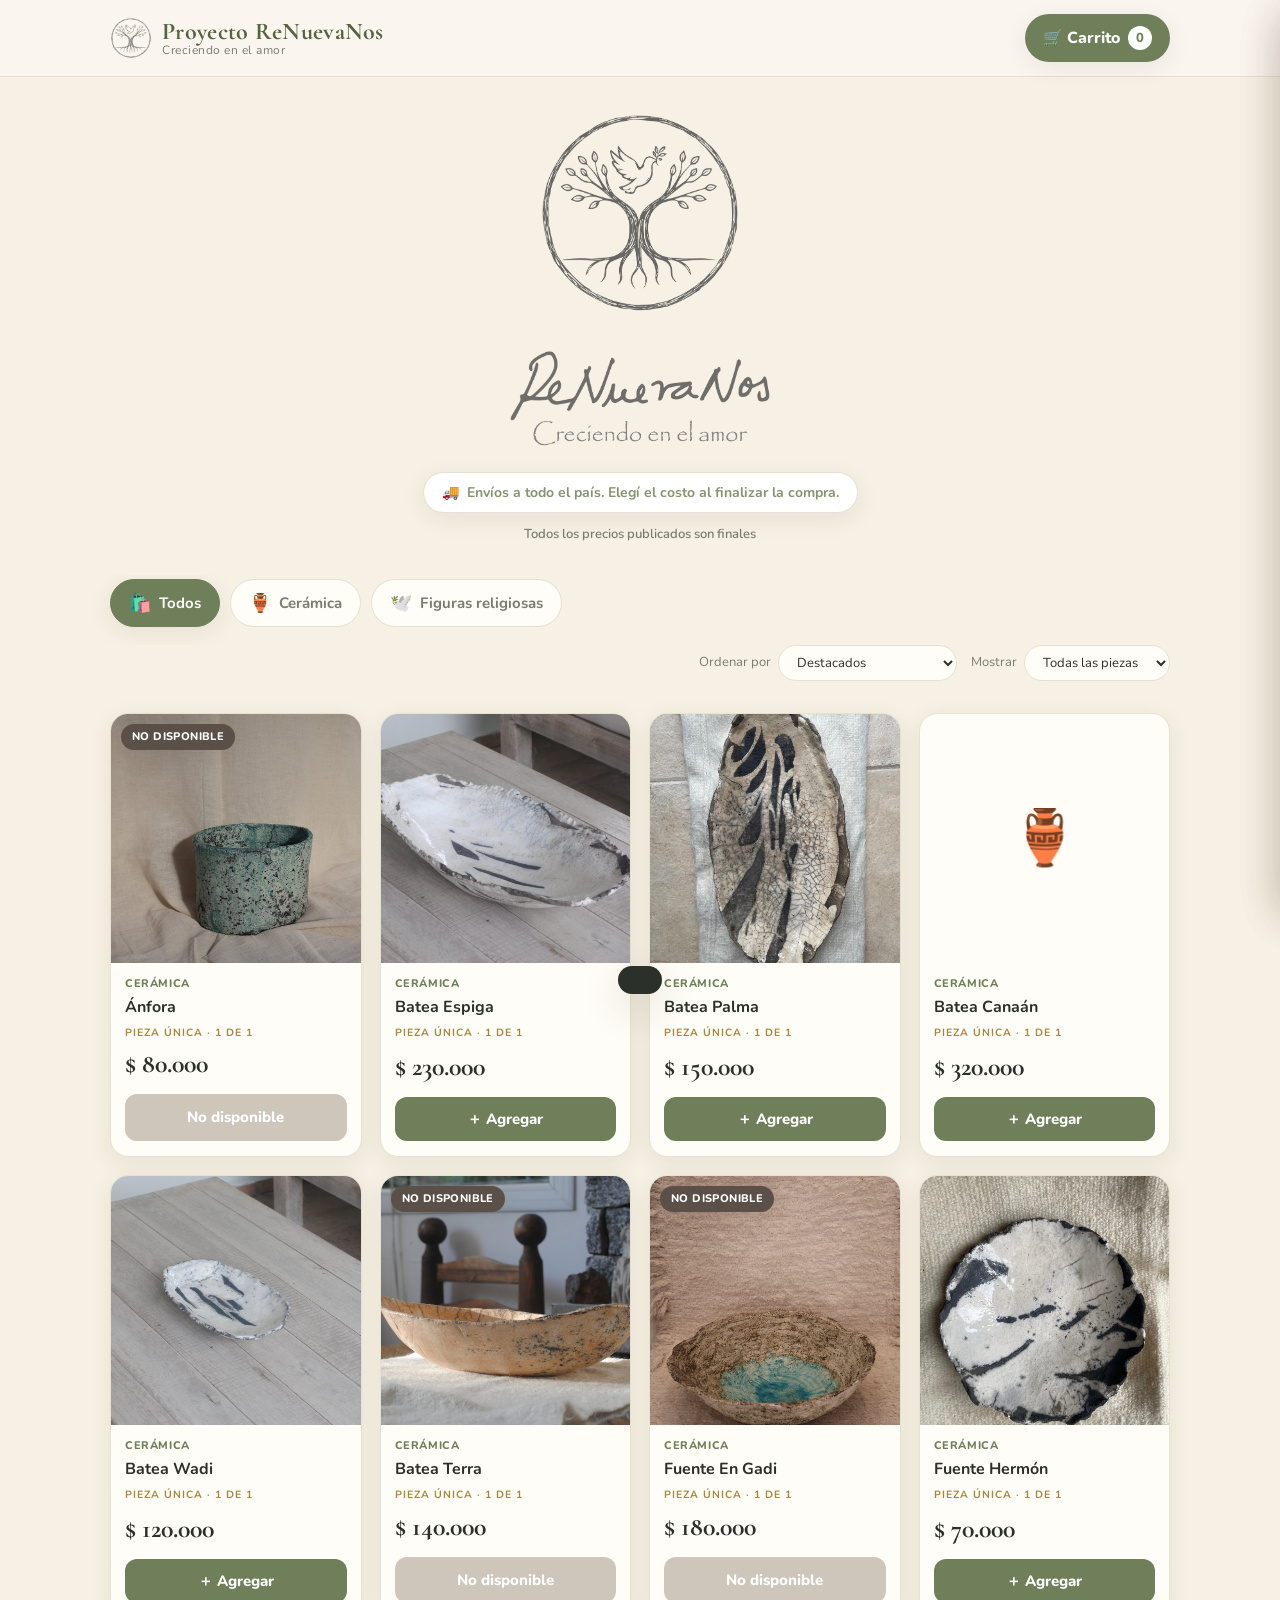
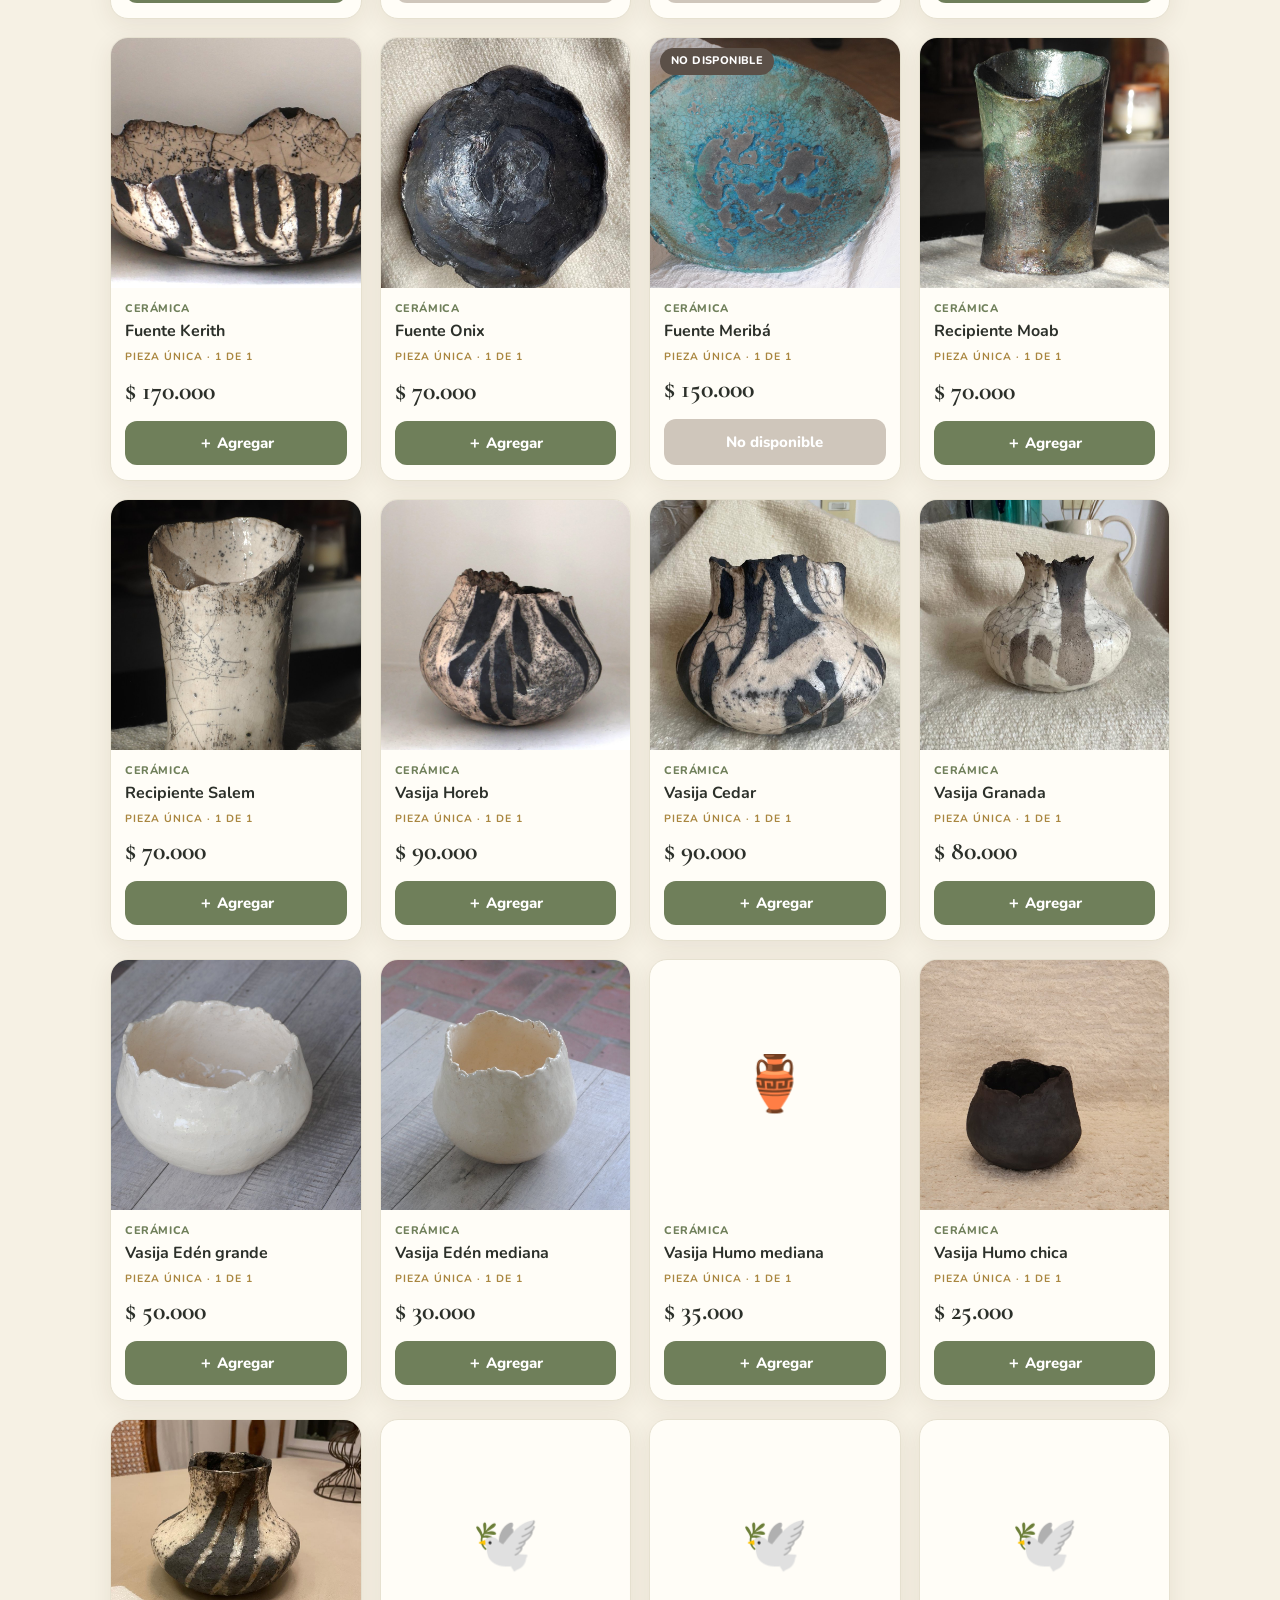
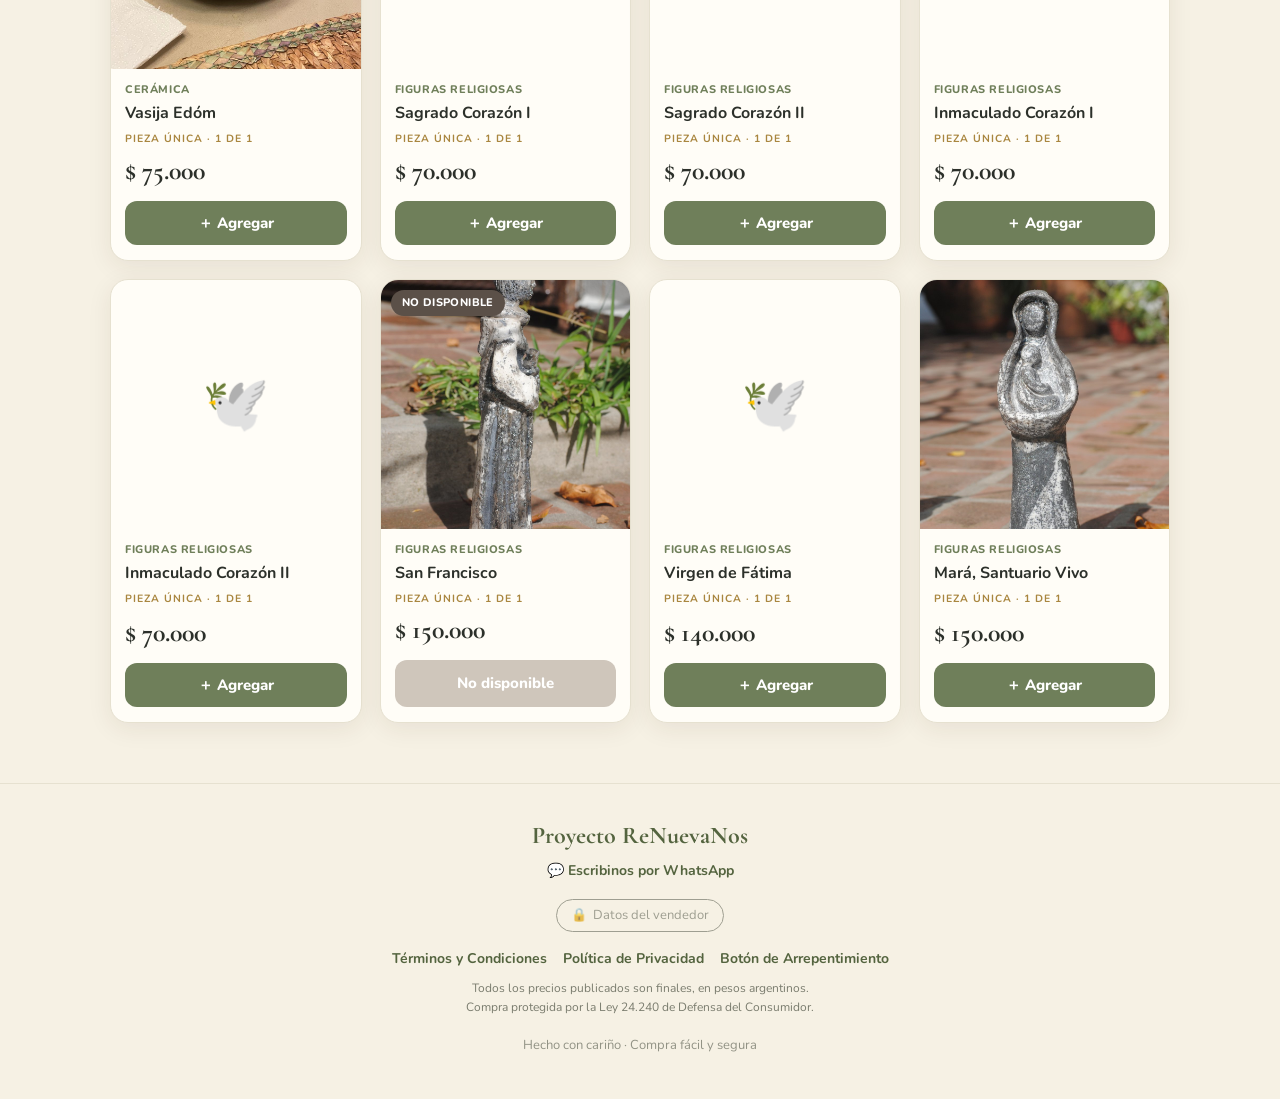
==== commit 280769b9: "Agregar filtros y orden al catalogo - Ordenar por: Destacados, Precio (asc/desc), Nombre A-Z - Mostr" ====
--- a/index.html
+++ b/index.html
@@ -187,6 +187,10 @@
 .iva-tag{display:inline-block;font-size:12px;font-weight:700;color:var(--sage);background:rgba(111,127,90,.1);border-radius:50px;padding:4px 12px;margin:-6px 0 14px;}
 .unica-tag{font-size:10.5px;font-weight:700;letter-spacing:1px;text-transform:uppercase;color:#a9863f;}
 .card-body .unica-tag{display:block;margin:2px 0 4px;}
+.toolbar{display:flex;gap:14px;flex-wrap:wrap;justify-content:flex-end;align-items:center;margin:0 0 18px;}
+.tb-field{font-size:13px;color:var(--soft);display:flex;align-items:center;gap:7px;}
+.tb-field select{font:inherit;font-size:13px;color:var(--ink);background:var(--surface);border:1px solid var(--line);border-radius:50px;padding:7px 14px;cursor:pointer;}
+@media(max-width:520px){.toolbar{justify-content:center;}.tb-field{flex-direction:column;align-items:flex-start;gap:3px;}}
 .prod-legal{background:var(--surface);border:1px solid var(--line);border-radius:12px;padding:14px 16px;margin-bottom:20px;font-size:14px;line-height:1.55;color:var(--soft);}
 .prod-legal>div{margin-bottom:7px;}
 .prod-legal>div:last-child{margin-bottom:0;}
@@ -281,6 +285,7 @@
   <div class="cats" id="cats"></div>
 
   <div class="wrap">
+    <div class="toolbar" id="toolbar"></div>
     <div class="grid" id="grid"></div>
   </div>
 </main>
@@ -328,6 +333,8 @@
 /* ============================ ESTADO ============================ */
 let cart = {};           // { idProducto: cantidad }
 let activeCat = "todos";
+let sortBy = "destacados";
+let availFilter = "todos";
 let selectedShip = 0;    // opción de envío elegida en el checkout
 
 try { cart = JSON.parse(localStorage.getItem("cart")||"{}"); } catch(e){ cart = {}; }
@@ -376,6 +383,7 @@
   document.getElementById("footContact").innerHTML = fc.join(" &nbsp;·&nbsp; ");
 
   renderCats();
+  renderToolbar();
   renderGrid();
   updateCartCount();
 }
@@ -393,11 +401,54 @@
 }
 function setCat(id){ activeCat = id; renderCats(); renderGrid(); }
 
+/* ============================ FILTROS Y ORDEN ============================ */
+function renderToolbar(){
+  document.getElementById("toolbar").innerHTML = `
+    <label class="tb-field">Ordenar por
+      <select onchange="setSort(this.value)">
+        <option value="destacados">Destacados</option>
+        <option value="precio-asc">Precio: menor a mayor</option>
+        <option value="precio-desc">Precio: mayor a menor</option>
+        <option value="nombre">Nombre (A–Z)</option>
+      </select>
+    </label>
+    <label class="tb-field">Mostrar
+      <select onchange="setAvail(this.value)">
+        <option value="todos">Todas las piezas</option>
+        <option value="disponibles">Solo disponibles</option>
+        <option value="nodisponibles">No disponibles</option>
+      </select>
+    </label>`;
+}
+function setSort(v){ sortBy = v; renderGrid(); }
+function setAvail(v){ availFilter = v; renderGrid(); }
+function esDisponible(p){ return !soldOut(p) && !unavailable(p); }
+
+function listaVisible(){
+  let list = PRODUCTOS.filter(p => activeCat==="todos" || p.categoria===activeCat);
+  if(availFilter==="disponibles")     list = list.filter(esDisponible);
+  else if(availFilter==="nodisponibles") list = list.filter(p => !esDisponible(p));
+  list = list.slice();
+  if(sortBy==="precio-asc" || sortBy==="precio-desc"){
+    list.sort((a,b)=>{
+      const pa=hasPrice(a), pb=hasPrice(b);
+      if(pa!==pb) return pa ? -1 : 1;               // los que tienen precio, primero
+      if(!pa) return 0;
+      return (a.precio - b.precio) * (sortBy==="precio-desc" ? -1 : 1);
+    });
+  } else if(sortBy==="nombre"){
+    list.sort((a,b)=> a.nombre.localeCompare(b.nombre, "es"));
+  } else { // destacados primero
+    list.sort((a,b)=> (a.destacado?0:1) - (b.destacado?0:1));
+  }
+  return list;
+}
+
 /* ============================ GRID ============================ */
 function renderGrid(){
   const el = document.getElementById("grid");
-  const list = PRODUCTOS.filter(p => activeCat==="todos" || p.categoria===activeCat);
-  if(!list.length){ el.innerHTML = `<div class="empty"><div class="em">🍃</div><p>No hay productos en esta categoría todavía.</p></div>`; return; }
+  const list = listaVisible();
+  if(!list.length){ el.innerHTML = `<div class="empty"><div class="em">🍃</div><p>No hay piezas que coincidan con este filtro.</p></div>`; return; }
   el.innerHTML = list.map(p => {
     const img = p.foto ? `<img src="${p.foto}" alt="${escapeHtml(p.nombre)}" loading="lazy">` : `<div class="ph">${placeholder(p)}</div>`;
     let badge = "";
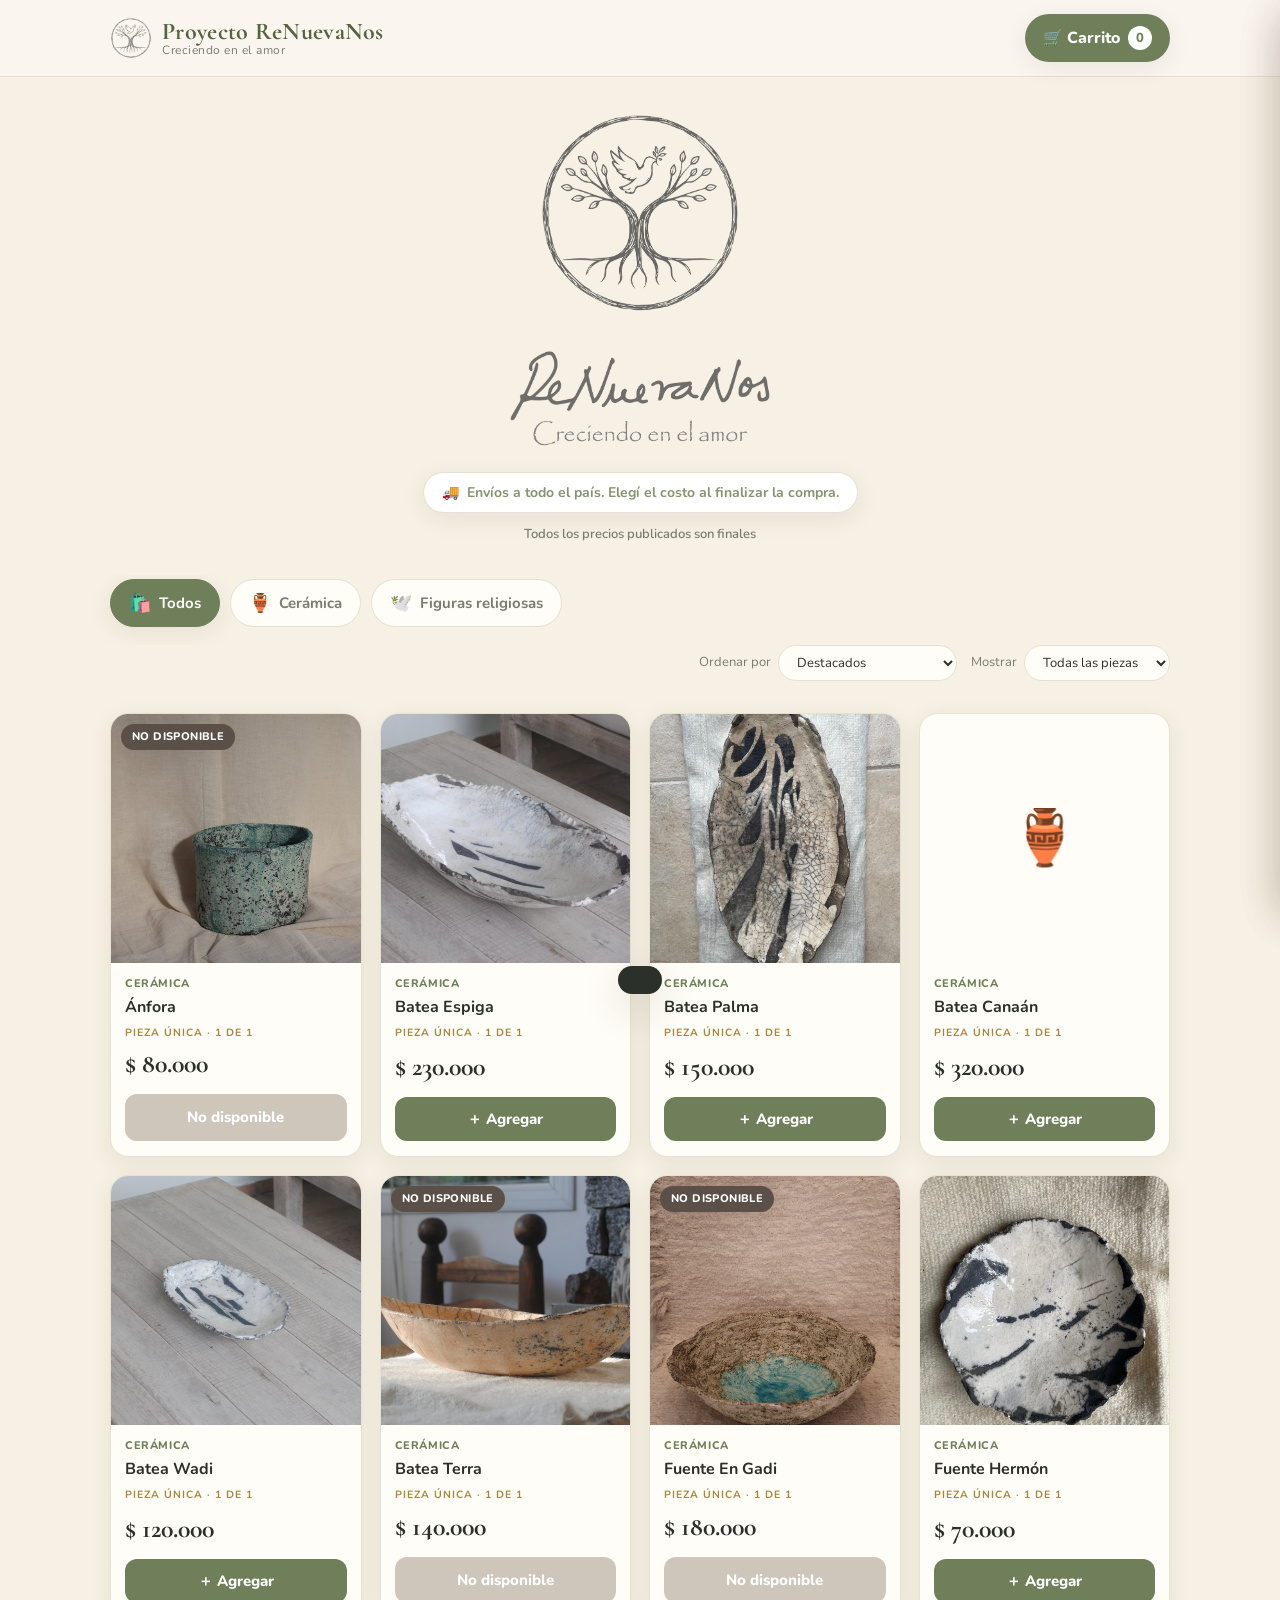
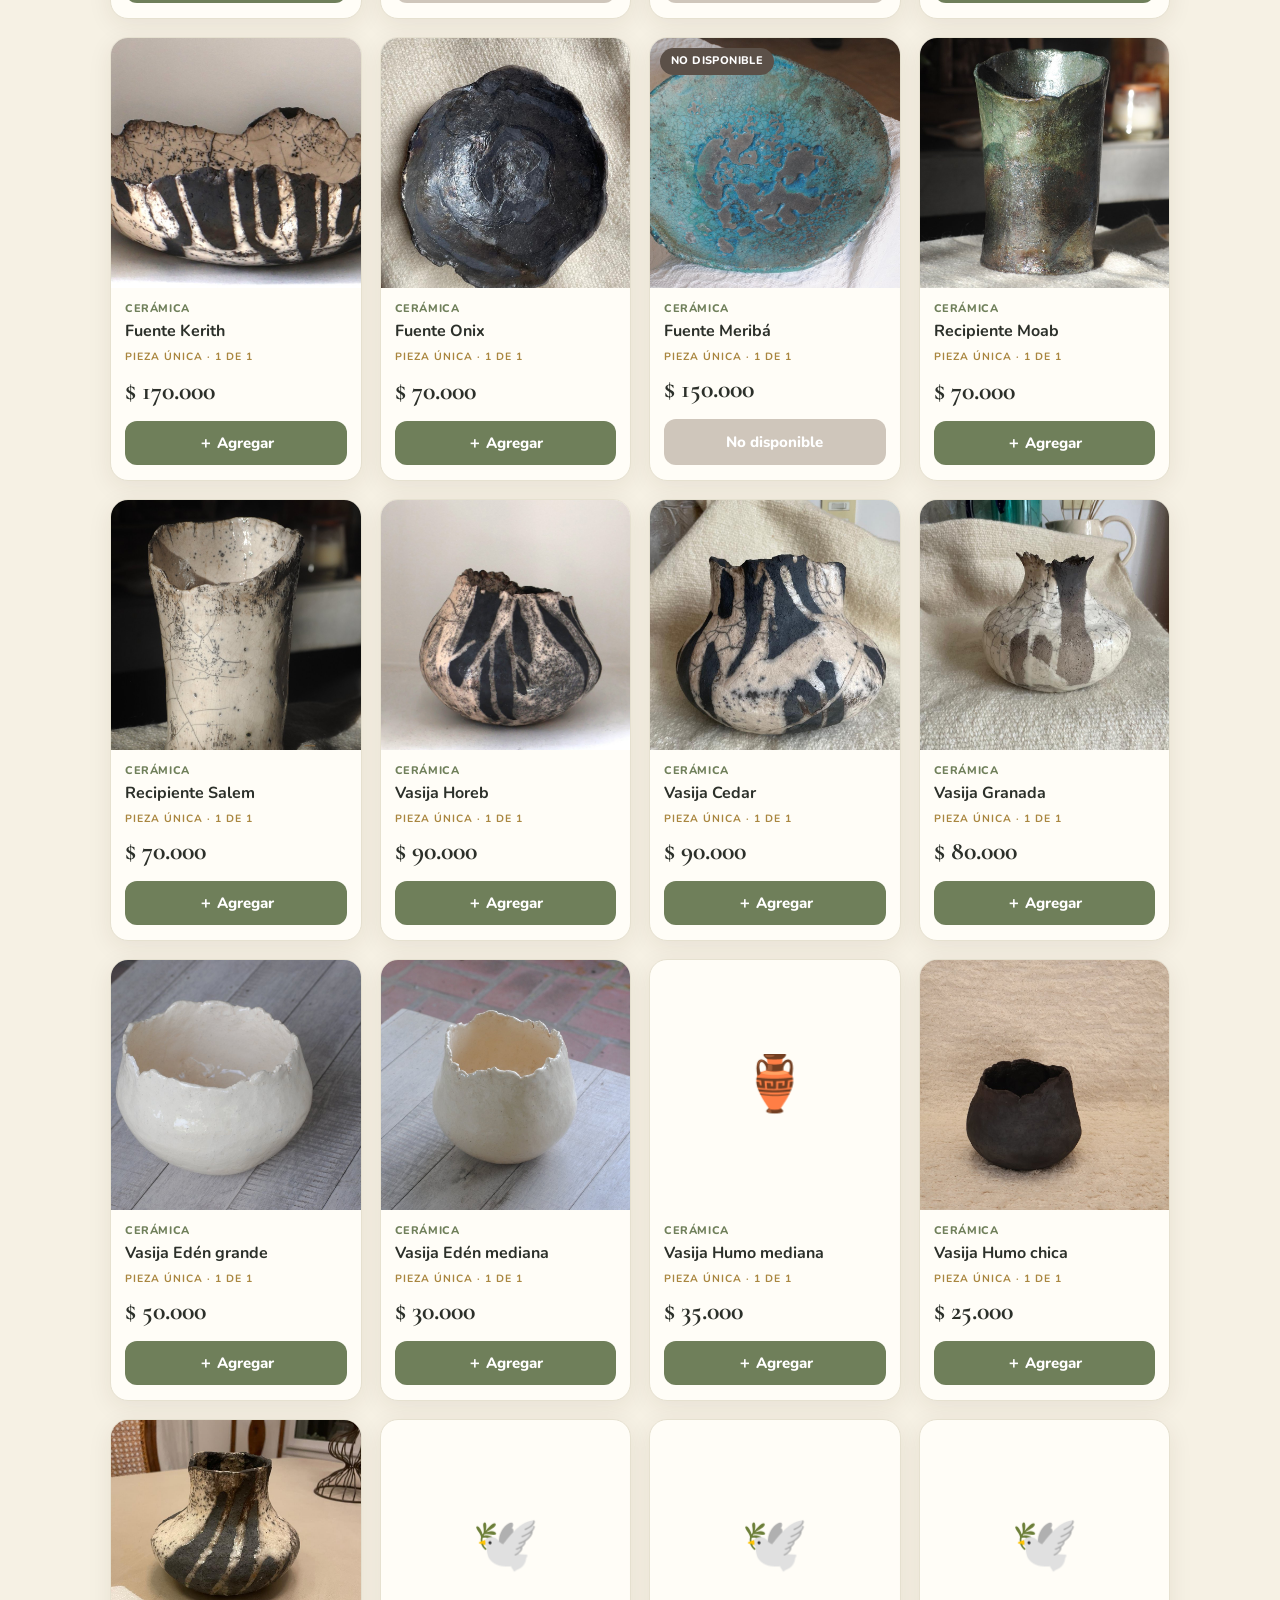
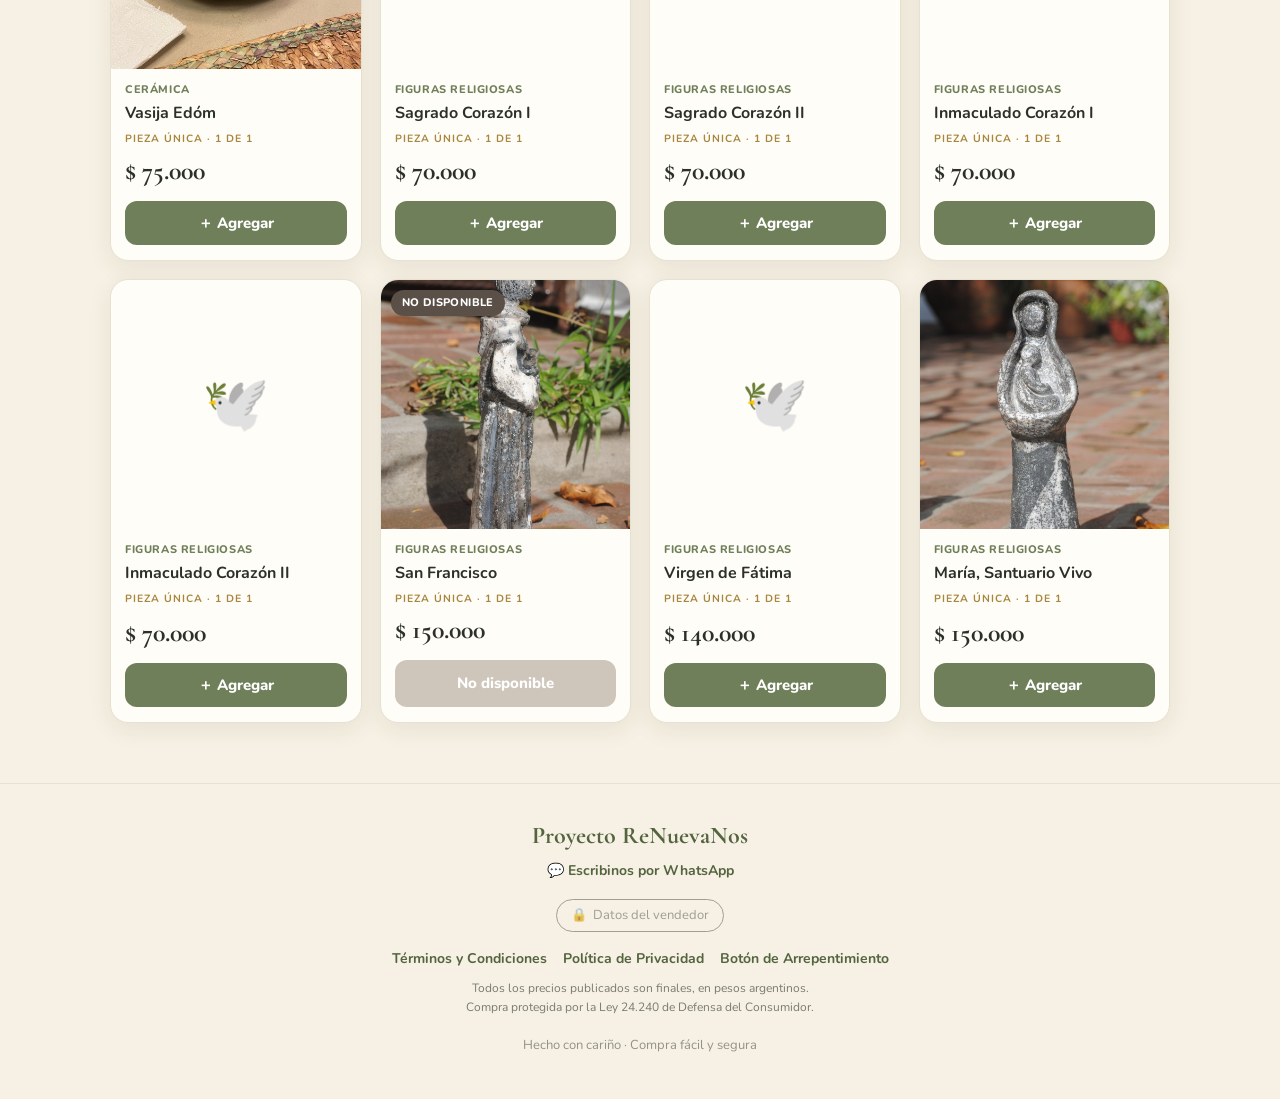
==== commit 444cd257: "Ocultar info de envio/devoluciones/garantia en el detalle tras un desplegable https://claude.ai/code" ====
--- a/index.html
+++ b/index.html
@@ -196,6 +196,12 @@
 .prod-legal>div:last-child{margin-bottom:0;}
 .prod-legal b{color:var(--ink);font-weight:700;}
 .prod-legal a{color:var(--clay-dk);font-weight:700;}
+.prod-legal-wrap{margin-bottom:20px;}
+.prod-legal-wrap>summary{cursor:pointer;list-style:none;font-size:13px;color:var(--soft);display:inline-flex;align-items:center;gap:6px;padding:4px 0;user-select:none;text-decoration:underline;text-underline-offset:3px;}
+.prod-legal-wrap>summary::-webkit-details-marker{display:none;}
+.prod-legal-wrap>summary::before{content:'ℹ️';text-decoration:none;}
+.prod-legal-wrap[open]>summary{margin-bottom:10px;}
+.prod-legal-wrap .prod-legal{margin-bottom:0;}
 /* Confirmación de compra */
 .confirm{text-align:center;padding:6px 0 4px;}
 .confirm-ic{width:64px;height:64px;border-radius:50%;background:var(--ok);color:#fff;font-size:36px;display:flex;align-items:center;justify-content:center;margin:6px auto 14px;}
@@ -498,11 +504,14 @@
       <div class="sheet-price">${priceLabel(p)}</div>
       ${hasPrice(p) ? `<div class="iva-tag">Precio final</div>` : ""}
       <p class="sheet-desc">${escapeHtml(p.descripcion||"")}</p>
-      <div class="prod-legal">
-        <div>📦 <b>Entrega estimada:</b> ${escapeHtml(legalInfo("plazoEntrega"))}</div>
-        <div>🔄 <b>Devoluciones:</b> tenés 10 días corridos desde que la recibís para arrepentirte, sin dar explicaciones. <a href="terminos-y-condiciones.html" target="_blank">Ver Términos</a></div>
-        <div>✅ <b>Garantía legal:</b> ${escapeHtml(String(legalInfo("garantiaMeses")))} meses por defectos ocultos o de origen. Las características artesanales (craquelé, variaciones de color, textura y forma) no se consideran defectos. <a href="terminos-y-condiciones.html" target="_blank">Ver Términos</a></div>
-      </div>
+      <details class="prod-legal-wrap">
+        <summary>Envío, devoluciones y garantía</summary>
+        <div class="prod-legal">
+          <div>📦 <b>Entrega estimada:</b> ${escapeHtml(legalInfo("plazoEntrega"))}</div>
+          <div>🔄 <b>Devoluciones:</b> tenés 10 días corridos desde que la recibís para arrepentirte, sin dar explicaciones. <a href="terminos-y-condiciones.html" target="_blank">Ver Términos</a></div>
+          <div>✅ <b>Garantía legal:</b> ${escapeHtml(String(legalInfo("garantiaMeses")))} meses por defectos ocultos o de origen. Las características artesanales (craquelé, variaciones de color, textura y forma) no se consideran defectos. <a href="terminos-y-condiciones.html" target="_blank">Ver Términos</a></div>
+        </div>
+      </details>
       ${addBtn}
     </div>`;
   document.getElementById("overlay").classList.add("show");
